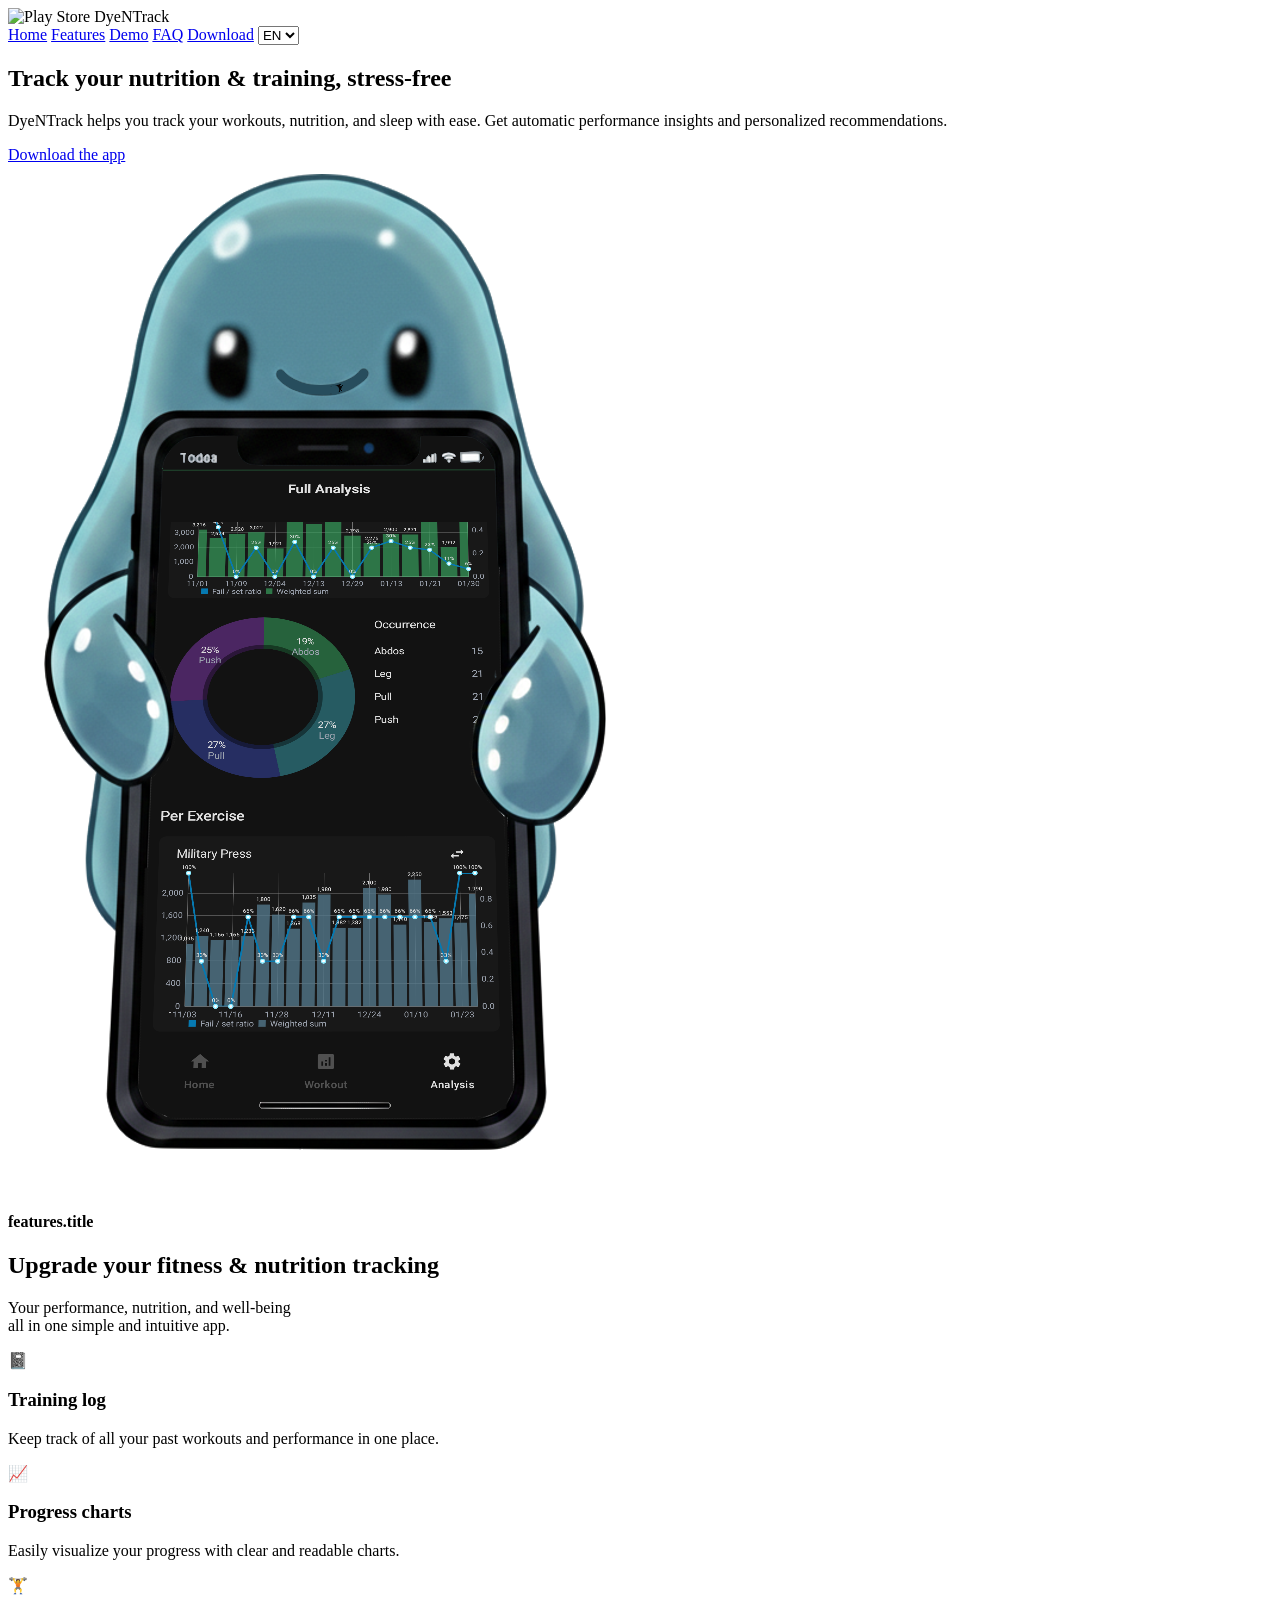
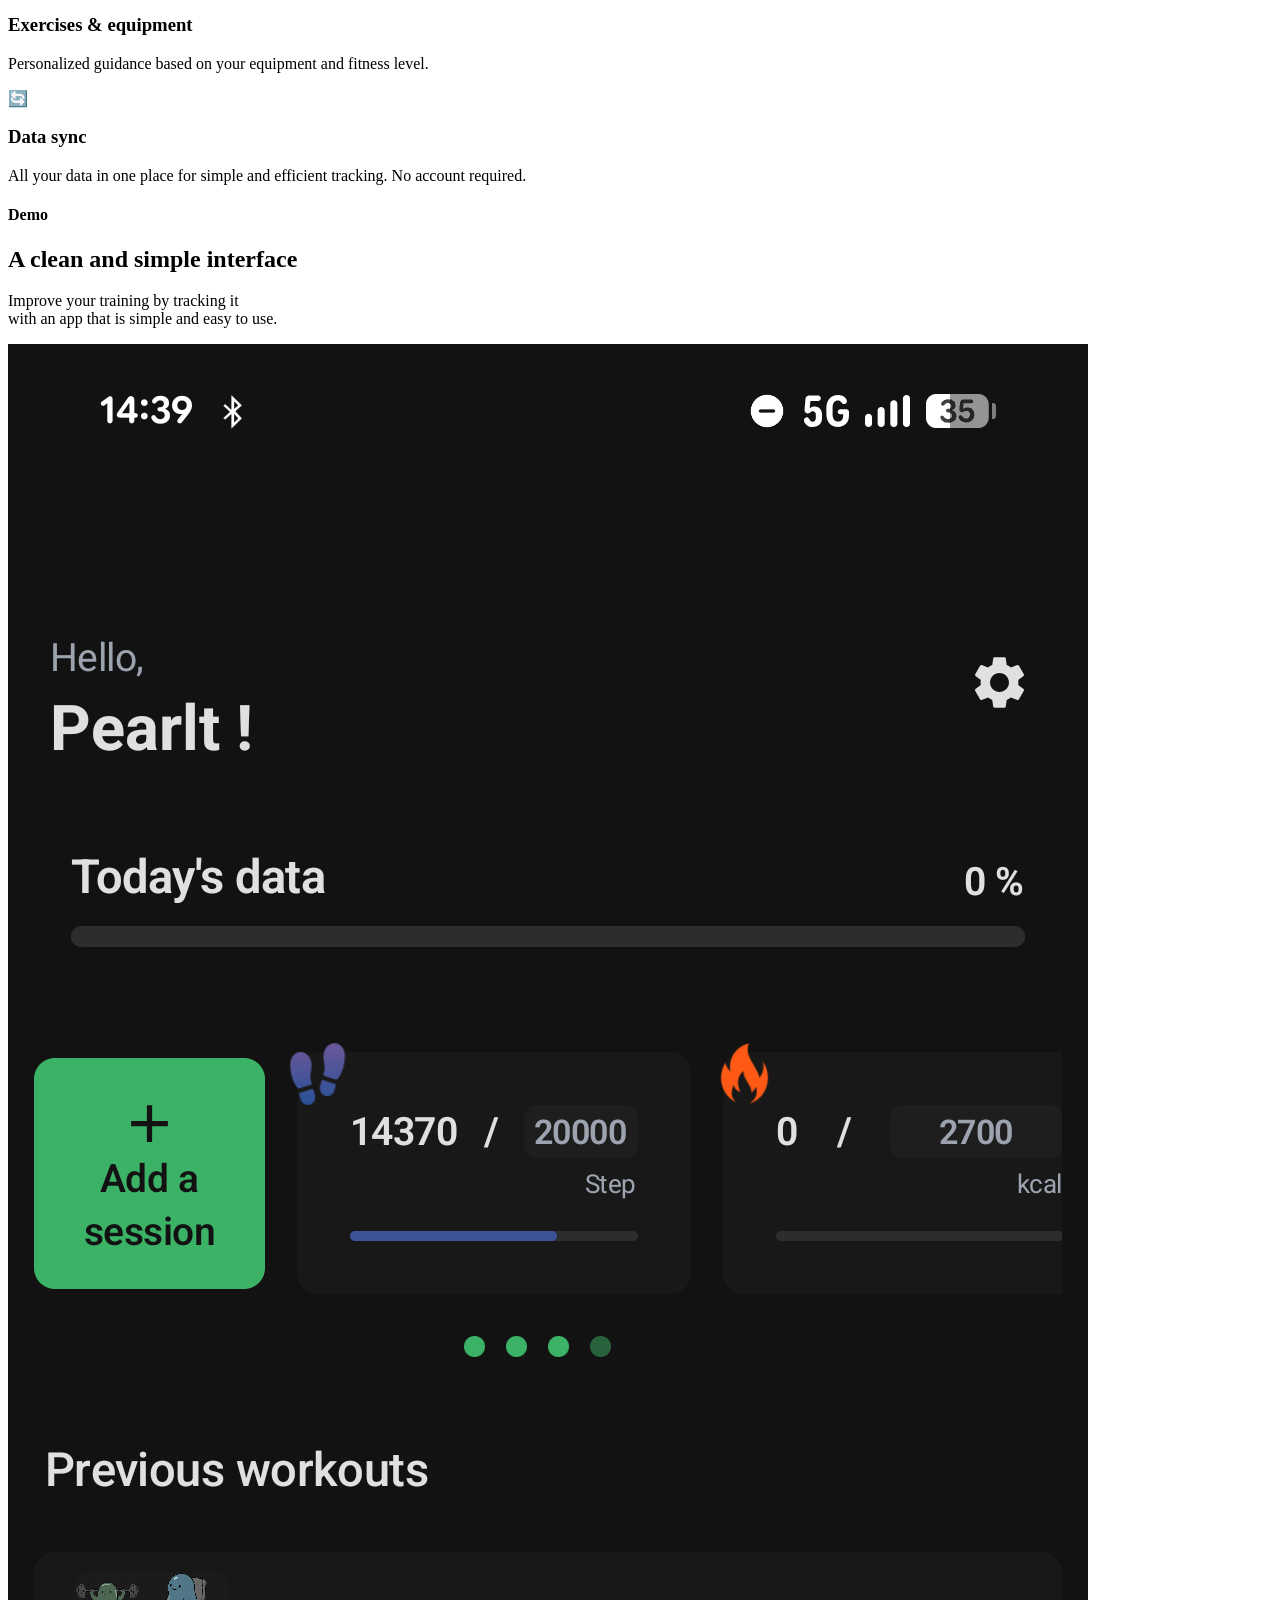
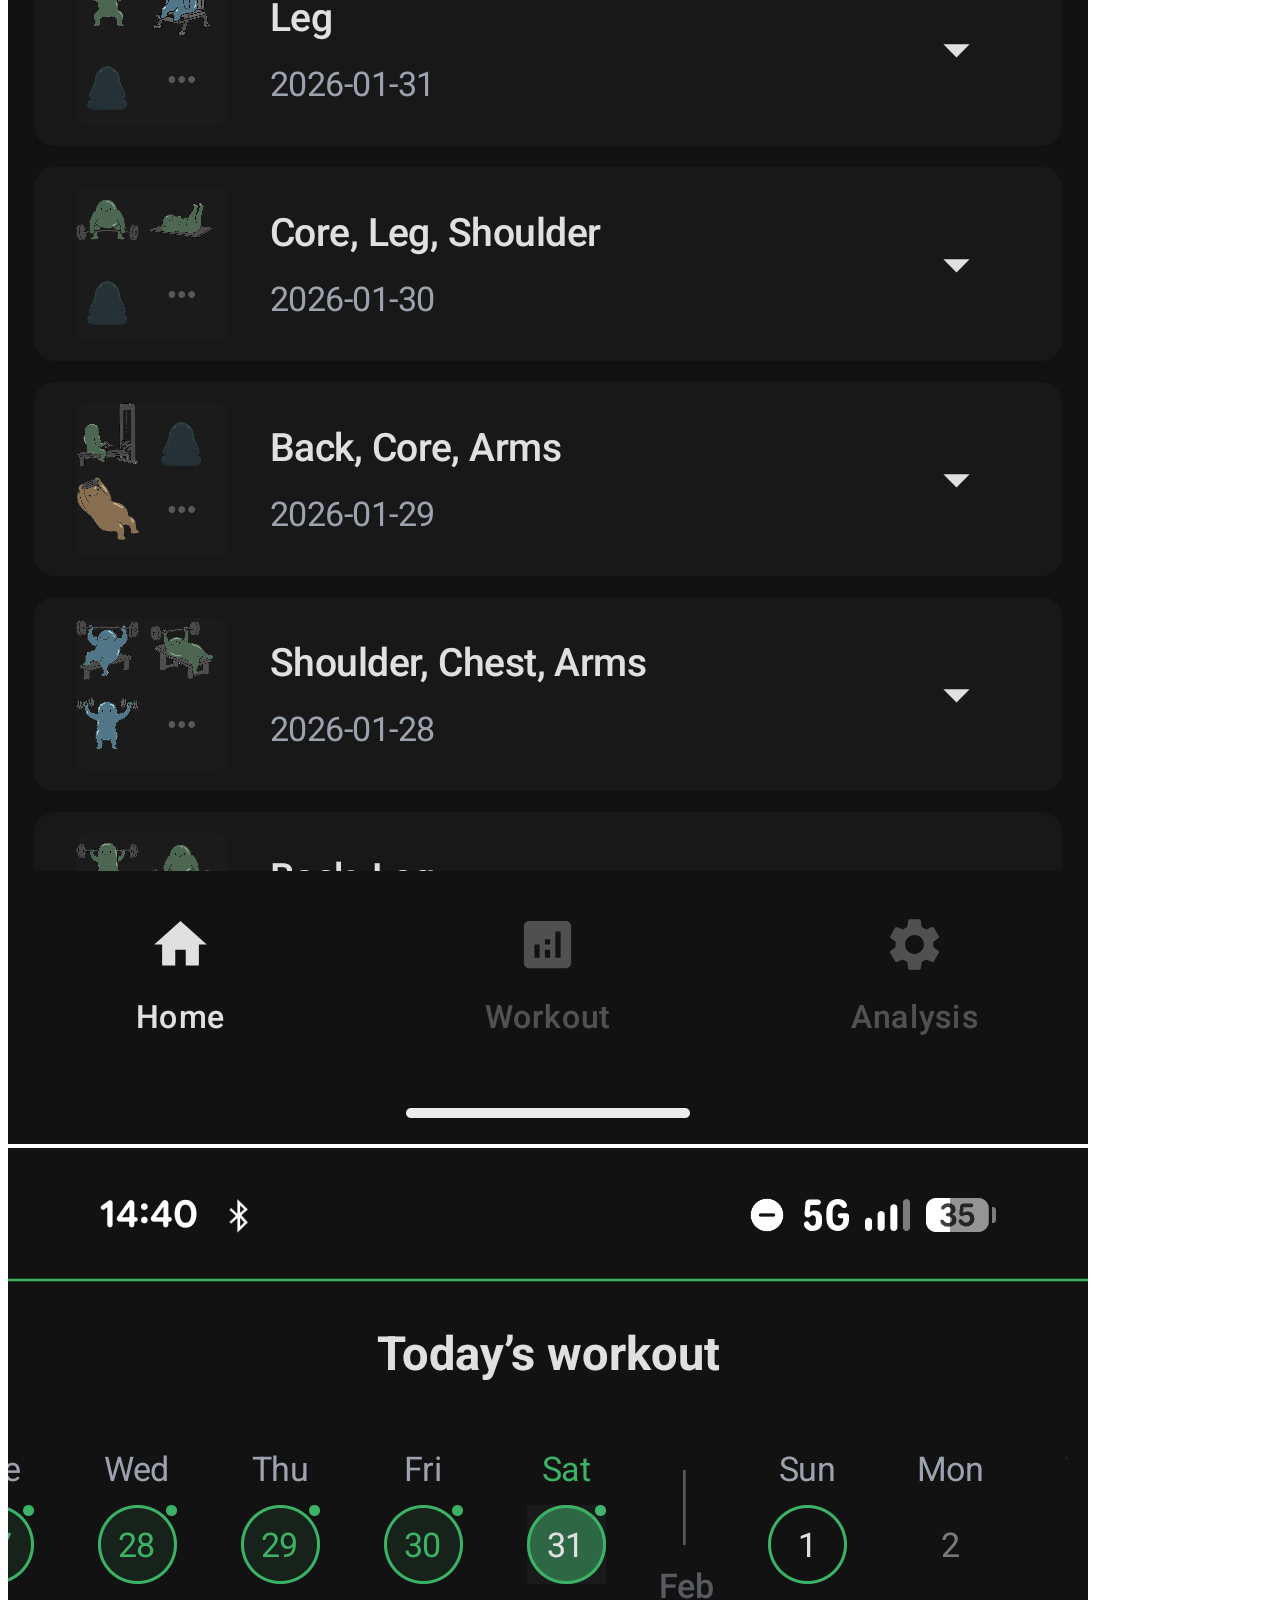
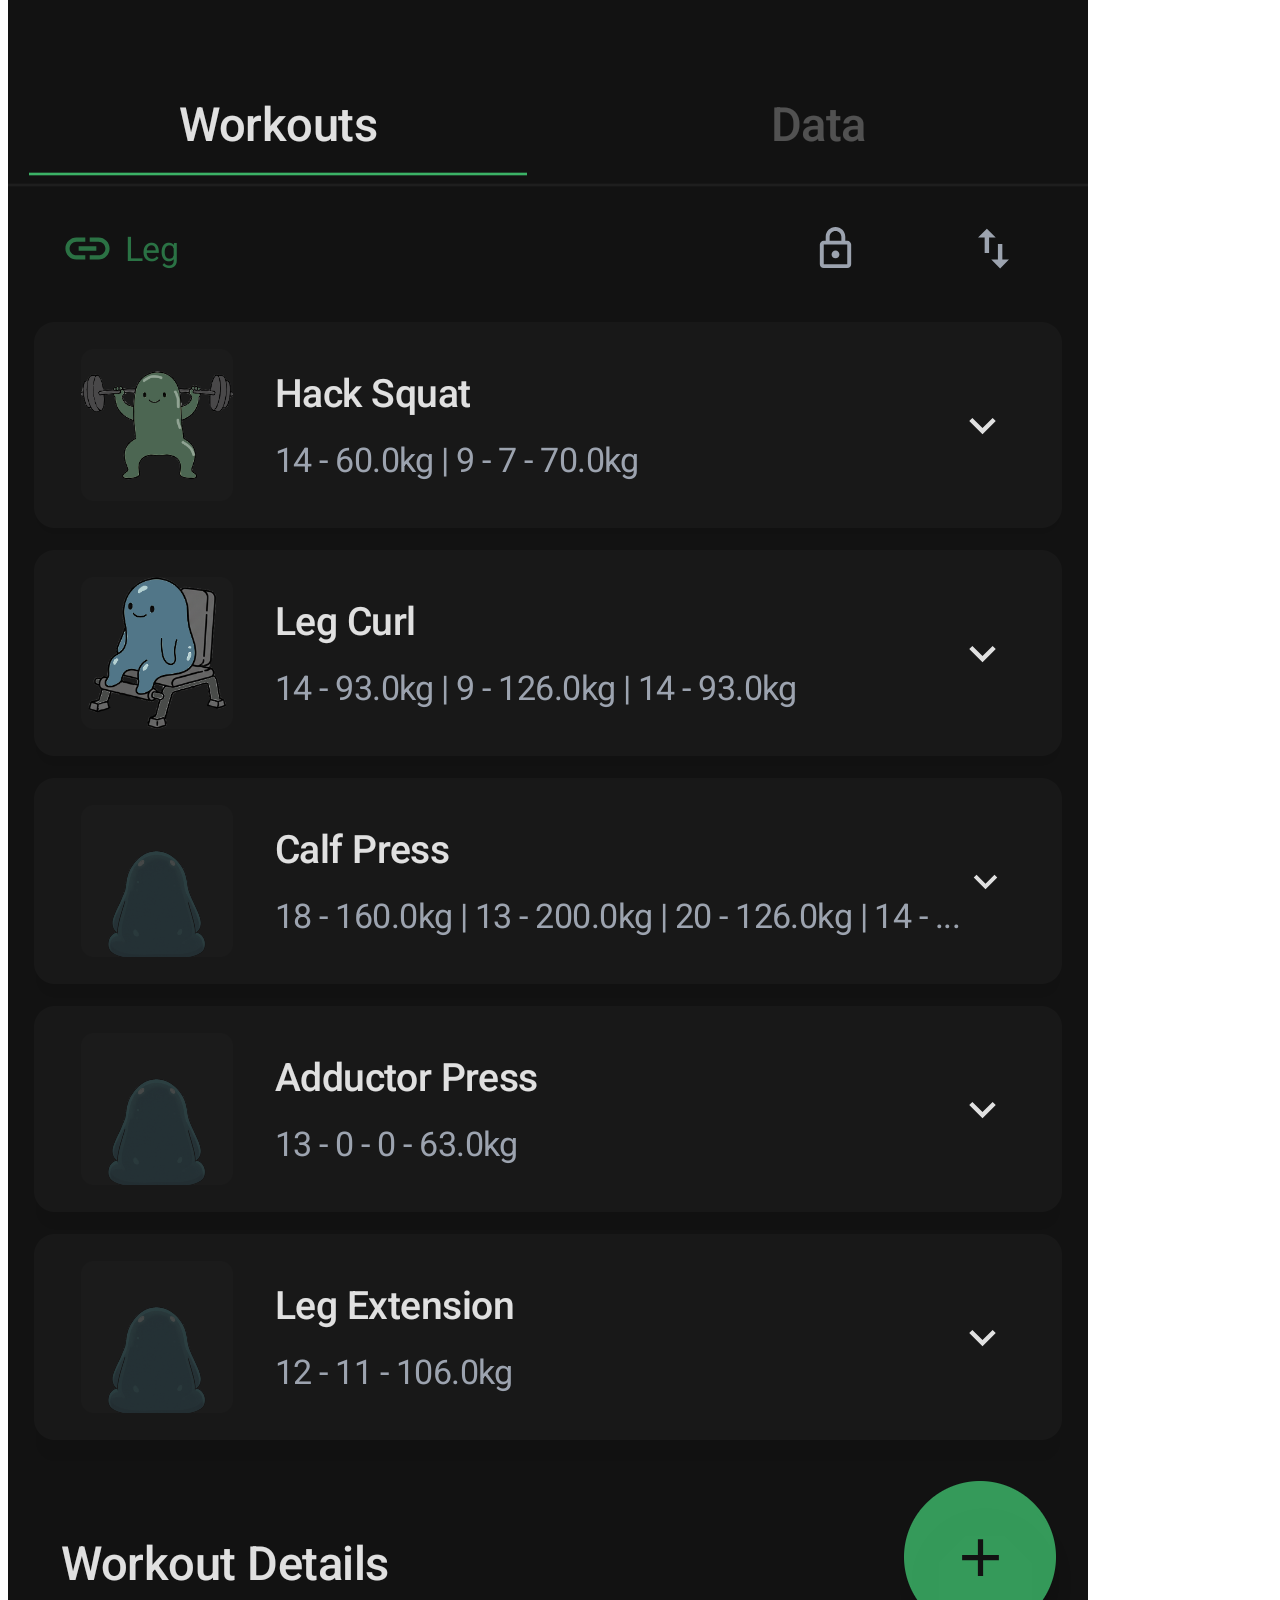
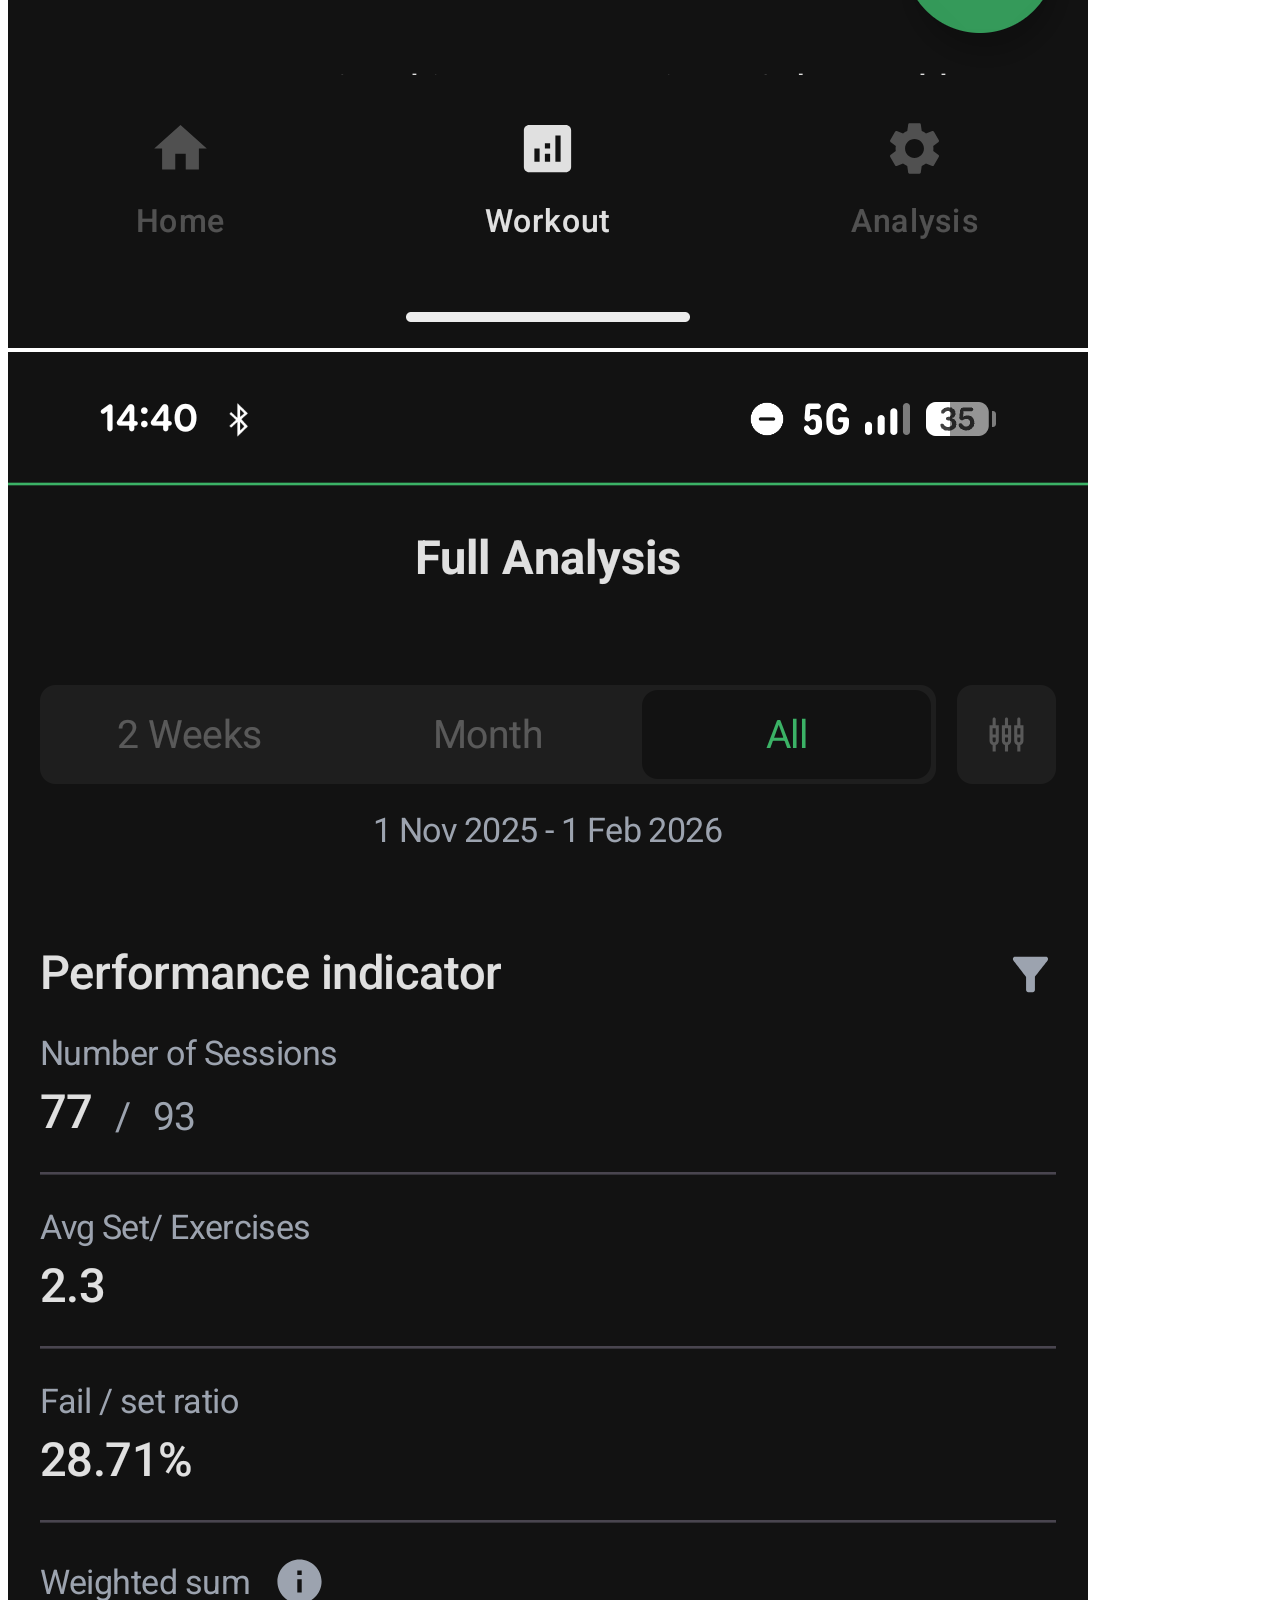
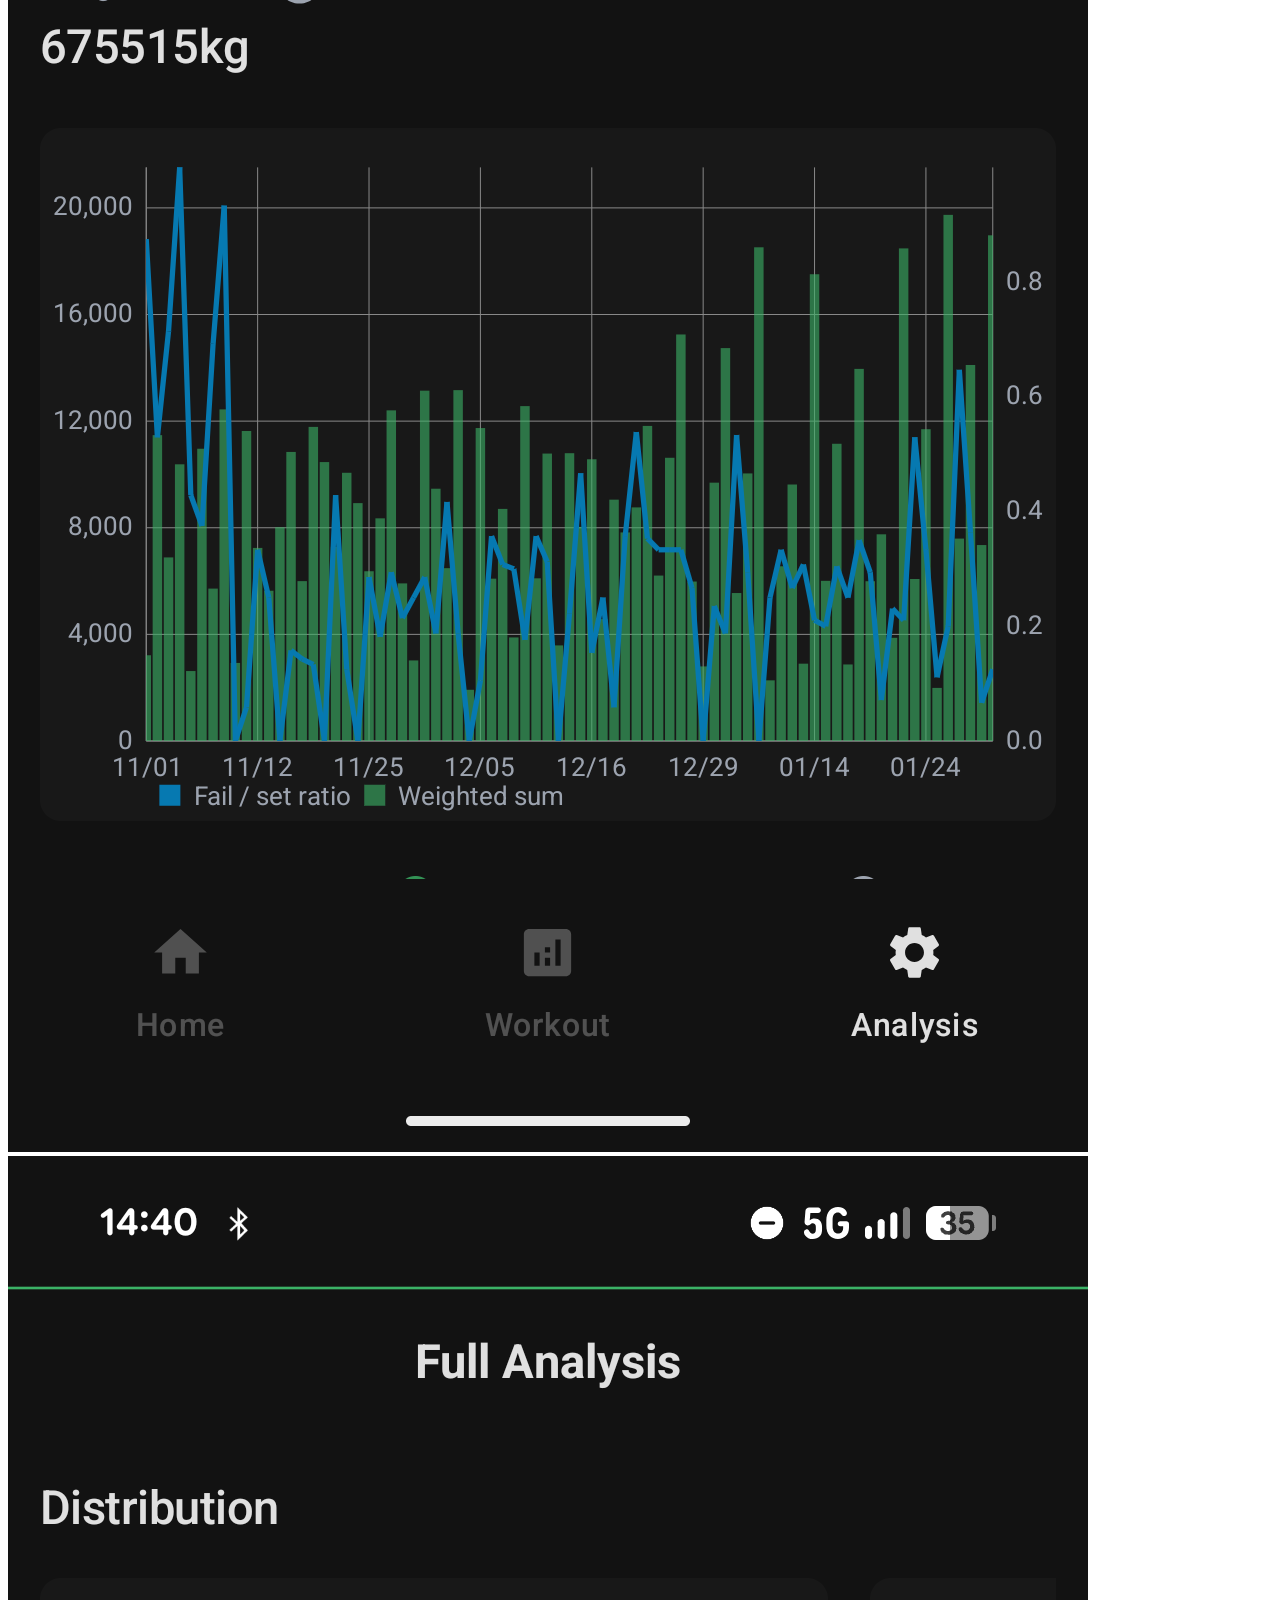
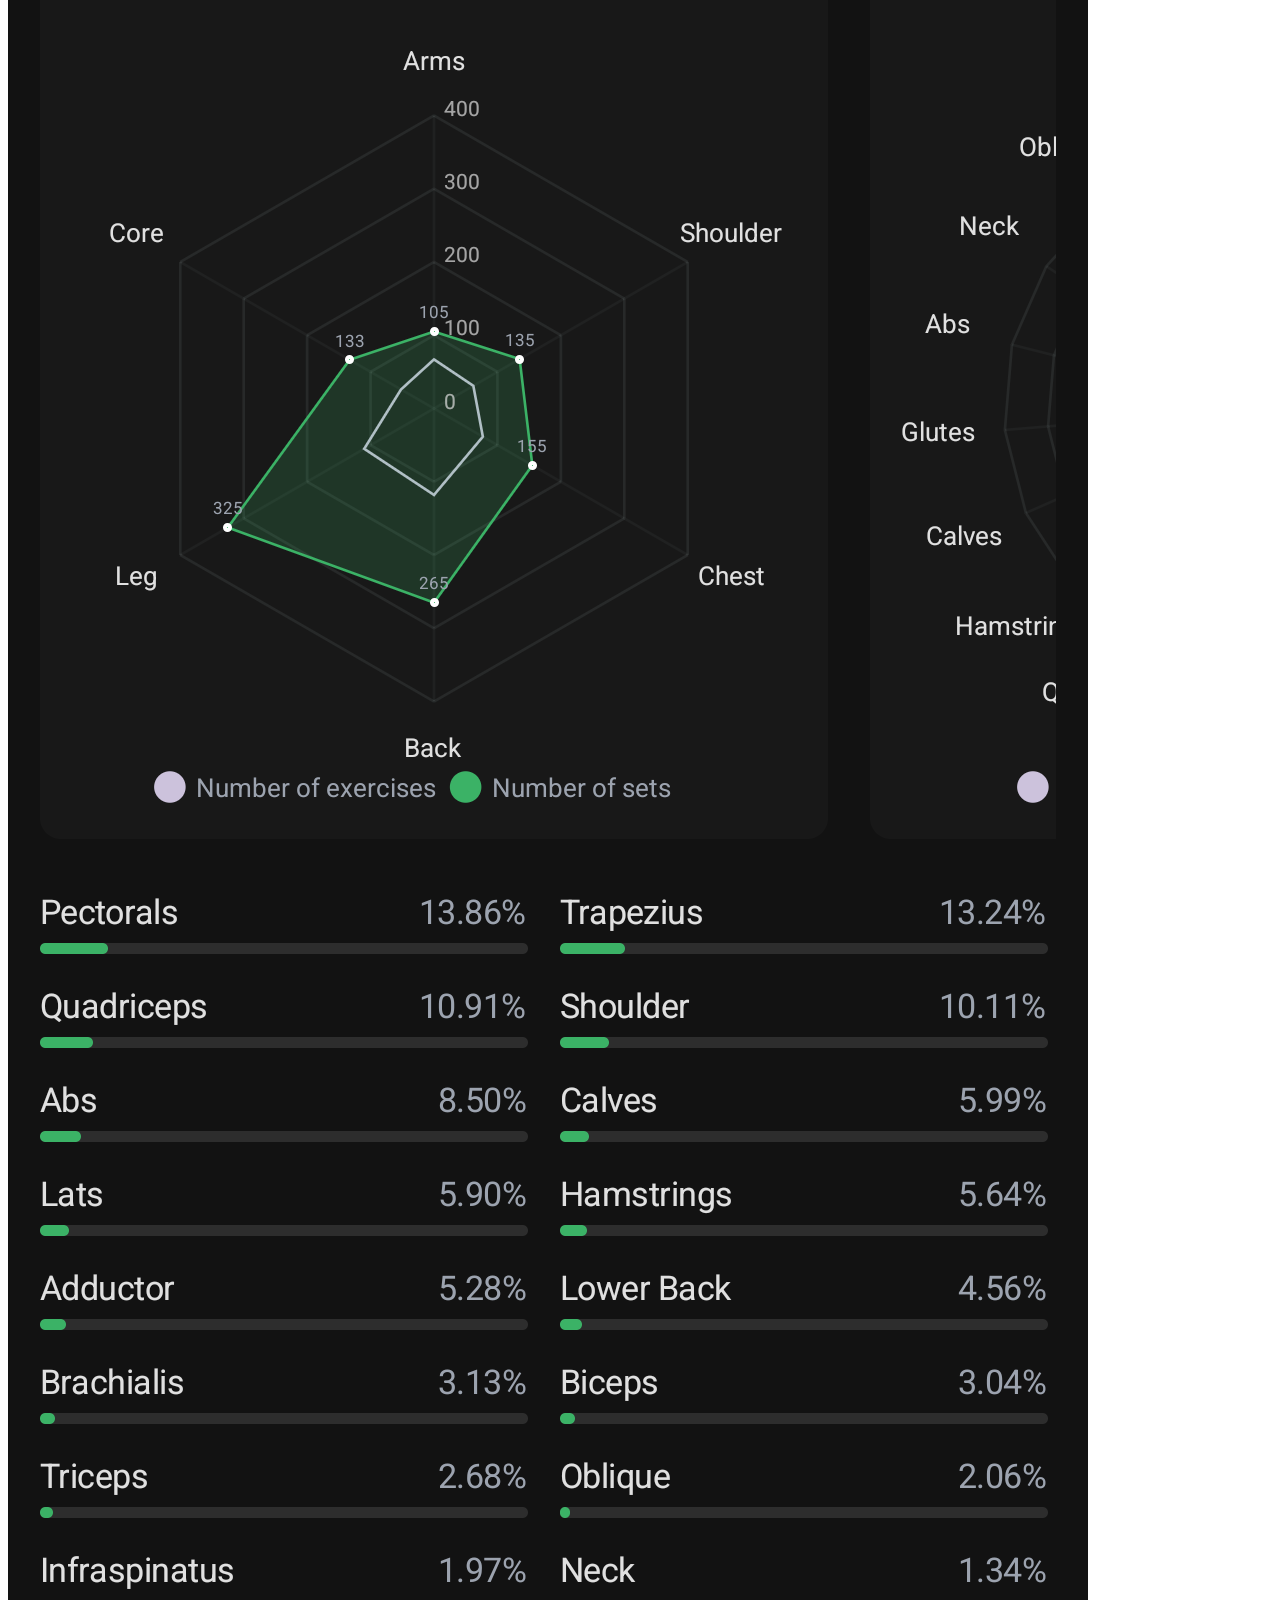
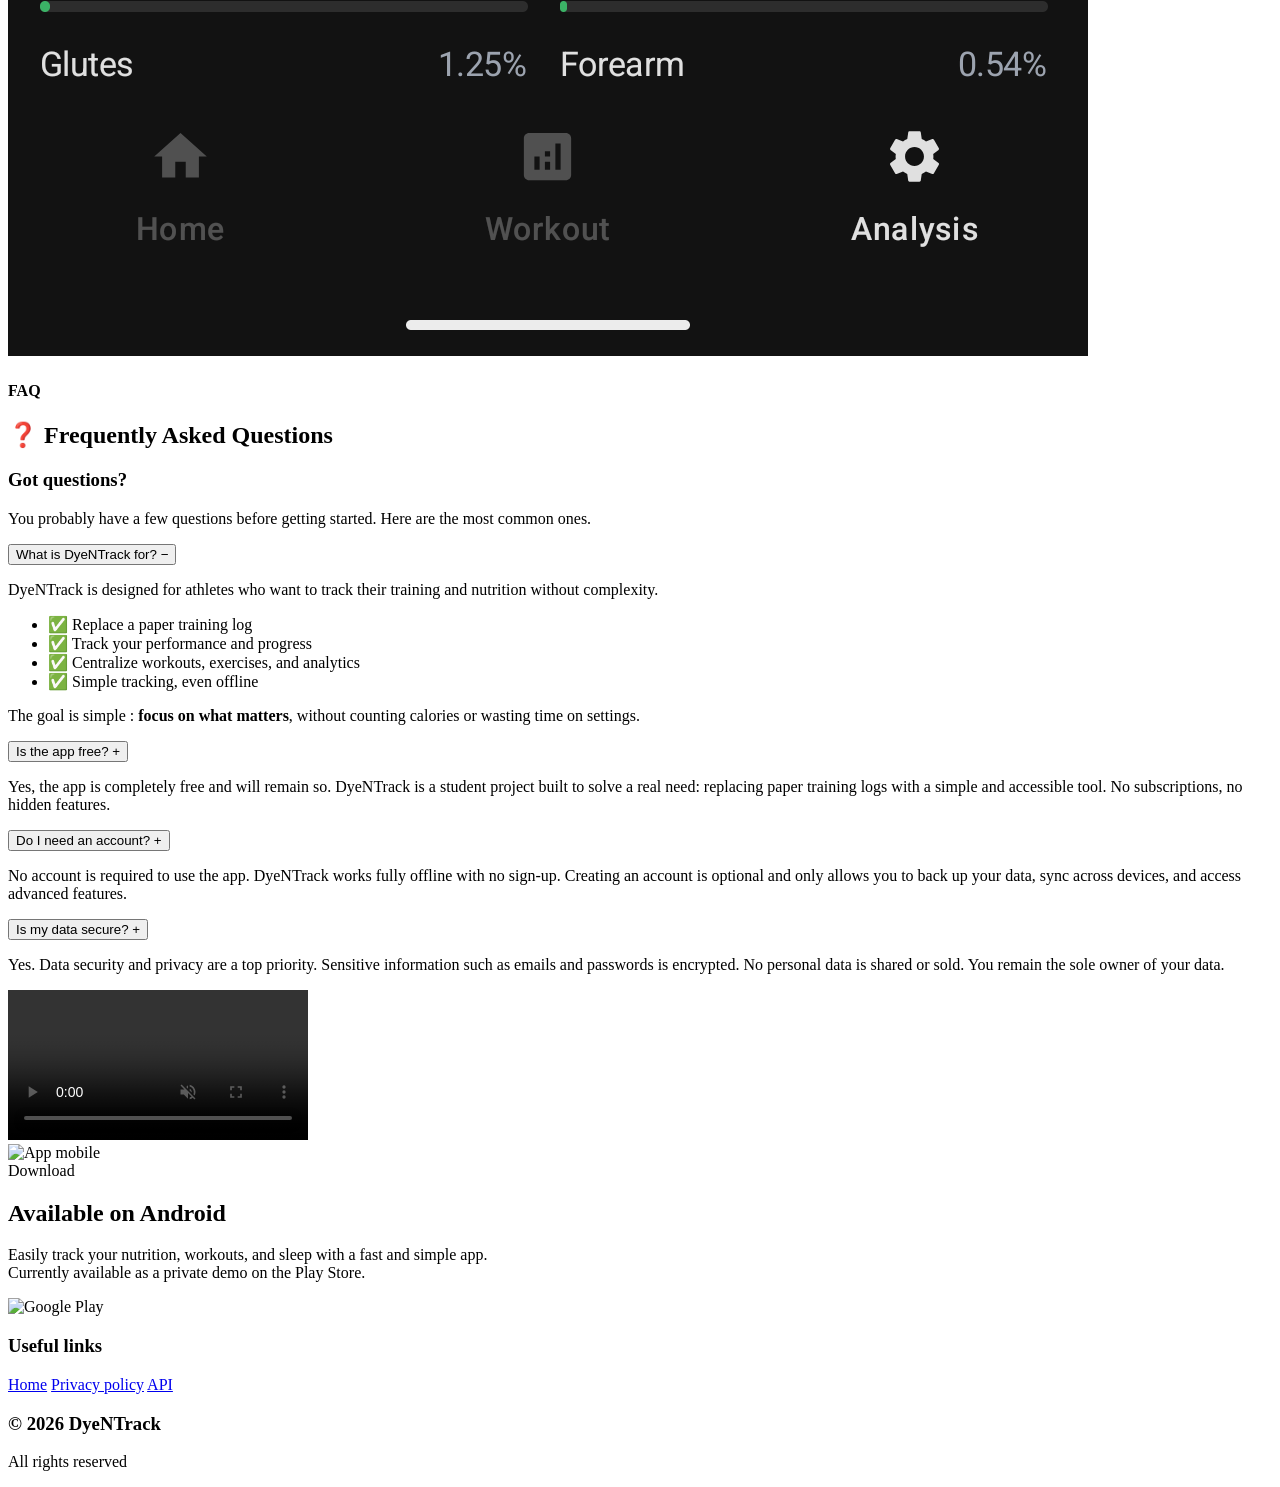
==== src/main/resources/static/index.html @ fe6ee20c "Add i18n support and language switcher Add client-side internationalization: introduce assets/i18n/f" ====
<!DOCTYPE html>
<html lang="en">
  <head>
    <meta charset="UTF-8" />
    <meta name="viewport" content="width=device-width, initial-scale=1.0" />
    <title>DyeNTrack</title>
    <script src="https://cdn.tailwindcss.com"></script>
    <link rel="icon" type="image/png" href="assets/favicon-32x32.png" />
  </head>
  <body class="bg-[#121212] text-[#E0E0E0]">
    <!-- NAVBAR -->
    <nav
      class="sticky top-0 z-50 bg-[#1E1E1E] flex justify-between items-center px-10 md:px-52 py-1 shadow-md"
    >
      <div class="text-xl font-bold text-[#3BB266] flex items-center gap-2">
        <img
          src="assets/icon-playstore.png"
          alt="Play Store"
          class="w-10 h-10 rounded-lg"
        />
        DyeNTrack
      </div>
      <div class="hidden md:flex items-center space-x-6">
        <a href="#hero" data-i18n="nav.home">Home</a>
        <a href="#features" data-i18n="nav.features">Features</a>
        <a href="#demo" data-i18n="nav.demo">Demo</a>
        <a href="#faq" data-i18n="nav.faq">FAQ</a>
        <a href="#download" data-i18n="nav.download">Download</a>
        <select id="languageSwitcher" class="bg-[#1E1E1E] text-white border border-[#3BB266] rounded px-2 py-1">
          <option value="en">EN</option>
          <option value="fr">FR</option>
        </select>

      </div>
    </nav>

    <!-- HERO -->
    <section
      id="hero"
      class="grid md:grid-cols-2 items-center px-6 md:px-52 py-20"
    >
      <div class="pl-6 pb-8">
        <h1 class="text-4xl md:text-5xl font-bold mb-6 text-white" data-i18n="hero.title">
          Track your nutrition & training, stress-free
        </h1>
        <p class="text-[#9CA3AF] mb-6" data-i18n="hero.subtitle">
          DyeNTrack helps you track your workouts, nutrition, and sleep with ease.
          Get automatic performance insights and personalized recommendations.
        </p>
        <a
          href="#download"
          data-i18n="hero.button"
          class="bg-[#3BB266] text-black font-semibold px-6 py-3 rounded-lg hover:bg-green-600 transition">
          Download the app
        </a>
      </div>
      <div>
        <img
          src="assets/hero.png"
          alt="App preview"
          class="w-full max-w-xs mx-auto"
        />
      </div>
    </section>

    <!-- FEATURES -->
    <section id="features" class="px-6 md:px-52 py-20 text-center">
      <h4 class="text-[#3BB266] font-semibold mb-2" data-i18n="hero.button">features.title</h4>
      <h2 class="text-3xl md:text-4xl font-bold text-white mb-4" data-i18n="features.subtitle">
        Upgrade your fitness & nutrition tracking
      </h2>
      <p class="text-[#9CA3AF] mb-12 max-w-2xl mx-auto" data-i18n="features.description">
        Your performance, nutrition, and well-being <br />
        all in one simple and intuitive app.
      </p>

      <div class="grid md:grid-cols-2 lg:grid-cols-4 gap-8">
        <div class="bg-[#1E1E1E] p-6 rounded-xl shadow-md">
          <div class="text-3xl pb-8 pt-4">📓</div>
          <h3 class="text-[#3BB266] text-xl font-semibold mb-2" data-i18n="features.training_log">
            Training log
          </h3>
          <p class="text-[#9CA3AF]" data-i18n="features.training_log_desc">
            Keep track of all your past workouts and performance in one place.
          </p>
        </div>
        <div class="bg-[#1E1E1E] p-6 rounded-xl shadow-md">
          <div class="text-3xl pb-8 pt-4">📈</div>
          <h3 class="text-[#3BB266] text-xl font-semibold mb-2" data-i18n="features.progress_charts">Progress charts</h3>
          <p class="text-[#9CA3AF]" data-i18n="features.progress_charts_desc">
            Easily visualize your progress with clear and readable charts.
          </p>
        </div>
        <div class="bg-[#1E1E1E] p-6 rounded-xl shadow-md">
          <div class="text-3xl pb-8 pt-4">🏋️</div>

          <h3 class="text-[#3BB266] text-xl font-semibold mb-2" data-i18n="features.exercises_equipment">
            Exercises & equipment
          </h3>
          <p class="text-[#9CA3AF]" data-i18n="features.exercises_equipment_desc">
            Personalized guidance based on your equipment and fitness level.
          </p>
        </div>
        <div class="bg-[#1E1E1E] p-6 rounded-xl shadow-md">
          <div class="text-3xl pb-8 pt-4">🔄</div>
          <h3 class="text-[#3BB266] text-xl font-semibold mb-2" data-i18n="features.data_sync">
            Data sync
          </h3>
          <p class="text-[#9CA3AF]" data-i18n="features.data_sync_desc">
            All your data in one place for simple and efficient tracking.
            No account required.
          </p>
        </div>
      </div>
    </section>
    <section id="demo" class="px-6 bg-[#1E1E1E] md:px-52 py-20 text-center">
      <h4 class="text-[#3BB266] font-semibold mb-2" data-i18n="demo.title">Demo</h4>
      <h2 class="text-3xl md:text-4xl font-bold text-white mb-4" data-i18n="demo.subtitle">
        A clean and simple interface
      </h2>
      <p class="text-[#9CA3AF] mb-12 max-w-2xl mx-auto" data-i18n="demo.description">
        Improve your training by tracking it <br />
        with an app that is simple and easy to use.
      </p>

      <div class="flex flex-wrap justify-center gap-6">
        <img
          src="assets/home.png"
          alt="App preview"
          class="w-40 md:w-48 rounded-xl shadow-md"
        />
        <img
          src="assets/seance.png"
          alt="App preview"
          class="w-40 md:w-48 rounded-xl shadow-md"
        />
        <img
          src="assets/analyse.png"
          alt="App preview"
          class="w-40 md:w-48 rounded-xl shadow-md"
        />
        <img
          src="assets/analyse3.png"
          alt="App preview"
          class="w-40 md:w-48 rounded-xl shadow-md"
        />
      </div>
    </section>

    <!-- FAQ -->
    <section id="faq" class="px-6 md:px-52 py-20 text-center">
      <h4 class="text-[#3BB266] font-semibold mb-2">FAQ</h4>
      <h2 class="text-3xl md:text-4xl font-bold text-white mb-4 pb-12" data-i18n="faq.subtitle">
        ❓ Frequently Asked Questions
      </h2>

      <div class="grid md:grid-cols-2 pt-4 gap-20 items-start">
        <!-- FAQ QUESTIONS -->
        <div>
          <h3 class="text-3xl md:text-2xl font-bold text-white text-left mb-4" data-i18n="faq.intro_title">
            Got questions?
          </h3>
          <p class="text-left mb-6 text-[#9CA3AF]" data-i18n="faq.intro_desc">
            You probably have a few questions before getting started.
            Here are the most common ones.
          </p>

          <div class="space-y-4">
            <!-- Question 0 -->
            <div class="bg-[#1E1E1E] rounded-lg overflow-hidden">
              <button
                onclick="toggleFaq(this)"
                class="w-full text-left px-4 py-3 font-semibold flex justify-between items-center"
              >
                <span data-i18n="faq.q1">What is DyeNTrack for?</span>
                <span class="faq-icon text-[#3BB266] text-xl">+</span>
              </button>

              <div
                class="faq-answer max-h-0 overflow-hidden transition-all duration-300 ease-in-out"
              >
                <p class="px-4 py-3 text-[#9CA3AF] mb-4 text-left" data-i18n="faq.a1">
                  DyeNTrack is designed for athletes who want to track their training
                  and nutrition without complexity.
                </p>
                <ul class="px-4 space-y-3 text-[#9CA3AF] text-left">
                  <li data-i18n="faq.a1_list_1">✅ Replace a paper training log</li>
                  <li data-i18n="faq.a1_list_2">✅ Track your performance and progress</li>
                  <li data-i18n="faq.a1_list_3">✅ Centralize workouts, exercises, and analytics</li>
                  <li data-i18n="faq.a1_list_4">✅ Simple tracking, even offline</li>
                </ul>
                <p class="px-4 py-3 text-[#9CA3AF] mt-4 text-left" data-i18n="faq.a1_conclusion">
                  The goal is simple :
                  <strong class="text-white">focus on what matters</strong>,
                  without counting calories or wasting time on settings.
                </p>
              </div>
            </div>
            <!-- Question 1 -->
            <div class="bg-[#1E1E1E] rounded-lg overflow-hidden">
              <button
                onclick="toggleFaq(this)"
                class="w-full text-left px-4 py-3 font-semibold flex justify-between items-center"
              >
                <span data-i18n="faq.q2">Is the app free?</span>
                <span class="faq-icon text-[#3BB266] text-xl">+</span>
              </button>

              <div
                class="faq-answer max-h-0 overflow-hidden transition-all duration-300 ease-in-out"
              >
                <p class="px-4 py-3 text-left text-[#9CA3AF]" data-i18n="faq.a2">
                  Yes, the app is completely free and will remain so.
                  DyeNTrack is a student project built to solve a real need:
                  replacing paper training logs with a simple and accessible tool.
                  No subscriptions, no hidden features.
                </p>
              </div>
            </div>

            <!-- Question 3 -->
            <div class="bg-[#1E1E1E] rounded-lg overflow-hidden">
              <button
                onclick="toggleFaq(this)"
                class="w-full text-left px-4 py-3 font-semibold flex justify-between items-center"
              >
                <span data-i18n="faq.q3">Do I need an account?</span>
                <span class="faq-icon text-[#3BB266] text-xl">+</span>
              </button>

              <div
                class="faq-answer max-h-0 overflow-hidden transition-all duration-300 ease-in-out"
              >
                <p class="px-4 py-3 text-left text-[#9CA3AF]" data-i18n="faq.a3">
                  No account is required to use the app.
                  DyeNTrack works fully offline with no sign-up.
                  Creating an account is optional and only allows you to back up
                  your data, sync across devices, and access advanced features.
                </p>
              </div>
            </div>

            <!-- Question 4 -->
            <div class="bg-[#1E1E1E] rounded-lg overflow-hidden">
              <button
                onclick="toggleFaq(this)"
                class="w-full text-left px-4 py-3 font-semibold flex justify-between items-center"
              >
                <span data-i18n="faq.q4">Is my data secure?</span>
                <span class="faq-icon text-[#3BB266] text-xl">+</span>
              </button>

              <div
                class="faq-answer max-h-0 overflow-hidden transition-all duration-300 ease-in-out"
              >
                <p class="px-4 py-3 text-left text-[#9CA3AF]" data-i18n="faq.a4">
                  Yes. Data security and privacy are a top priority.
                  Sensitive information such as emails and passwords is encrypted.
                  No personal data is shared or sold.
                  You remain the sole owner of your data.
                </p>
              </div>
            </div>
          </div>
        </div>
        <div class="text-center md:text-left relative ">
          <video
            src="assets/demo.mp4"
            class="mx-auto md:mx-0 max-w-xs rounded-lg"
            autoplay
            muted
            controls
            loop
            playsinline
          ></video>
        </div>
      </div>
    </section>

    <!-- DOWNLOAD -->
    <section
      id="download"
      class="grid md:grid-cols-2 gap-10 items-center px-6 md:px-52 py-20"
    >
          <div class="p-6 rounded-2xl shadow-md">
        <img
          src="assets/mock.png"
          alt="App mobile"
          class="w-full h-80 object-contain"
        />
      </div>
      <div>
        <div class="text-[#3BB266] uppercase font-bold text-sm mb-2" data-i18n="download.title">
          Download
        </div>
        <h2 class="text-3xl font-bold mb-4 text-white" data-i18n="download.subtitle">
          Available on Android
        </h2>
        <p class="text-[#9CA3AF] mb-6" data-i18n="download.description">
          Easily track your nutrition, workouts, and sleep
          with a fast and simple app.<br />
          Currently available as a private demo on the Play Store.
        </p>
        <div class="flex space-x-4 mb-6 pt-4">
          <img src="assets/playstore.png" alt="Google Play" class="h-12" />
        </div>
      </div>

    </section>
    <!-- FOOTER -->
    <footer class="bg-[#1E1E1E] text-[#9CA3AF] py-10">
      <div class="max-w-6xl mx-auto px-6 grid grid-cols-1 md:grid-cols-3 gap-6 text-center md:text-left">


        <!-- Colonne 2 : Liens -->
        <div class="flex flex-col items-center md:items-start">
          <h3 class="font-semibold mb-2" data-i18n="footer.links" >Useful links</h3>
          <a href="index.html" class="hover:text-[#3BB266] mb-1" data-i18n="footer.home">Home</a>
          <a href="privacy.html" class="hover:text-[#3BB266] mb-1" data-i18n="footer.privacy">Privacy policy</a>
          <a href="swagger-ui/index.html" class="hover:text-[#3BB266] mb-1">API</a>
        </div>


      </div>
      <div class="flex flex-col items-center md:items-center">
        <h3 class="font-semibold mb-2">© 2026 DyeNTrack</h3>
        <p class="text-sm" data-i18n="footer.all_rights">All rights reserved</p>
      </div>
    </footer>

    <script>
      function toggleFaq(button) {
        const currentAnswer = button.nextElementSibling;
        const currentIcon = button.querySelector(".faq-icon");


        document.querySelectorAll(".faq-answer").forEach((answer) => {
          if (answer !== currentAnswer) {
            answer.style.maxHeight = null;
            answer.previousElementSibling.querySelector(".faq-icon").textContent =
              "+";
          }
        });

        if (currentAnswer.style.maxHeight) {
          currentAnswer.style.maxHeight = null;
          currentIcon.textContent = "+";
        } else {
          currentAnswer.style.maxHeight = currentAnswer.scrollHeight + "px";
          currentIcon.textContent = "−";
        }
      }

      // Ouvre la première question par défaut
      document.addEventListener("DOMContentLoaded", () => {
        const firstAnswer = document.querySelector(".faq-answer");
        if (firstAnswer) {
          firstAnswer.style.maxHeight = firstAnswer.scrollHeight + "px";
          firstAnswer.previousElementSibling.querySelector(".faq-icon").textContent =
            "−";
        }
      });
    </script>

    <script src="assets/js/lang.js"></script>
  </body>
</html>
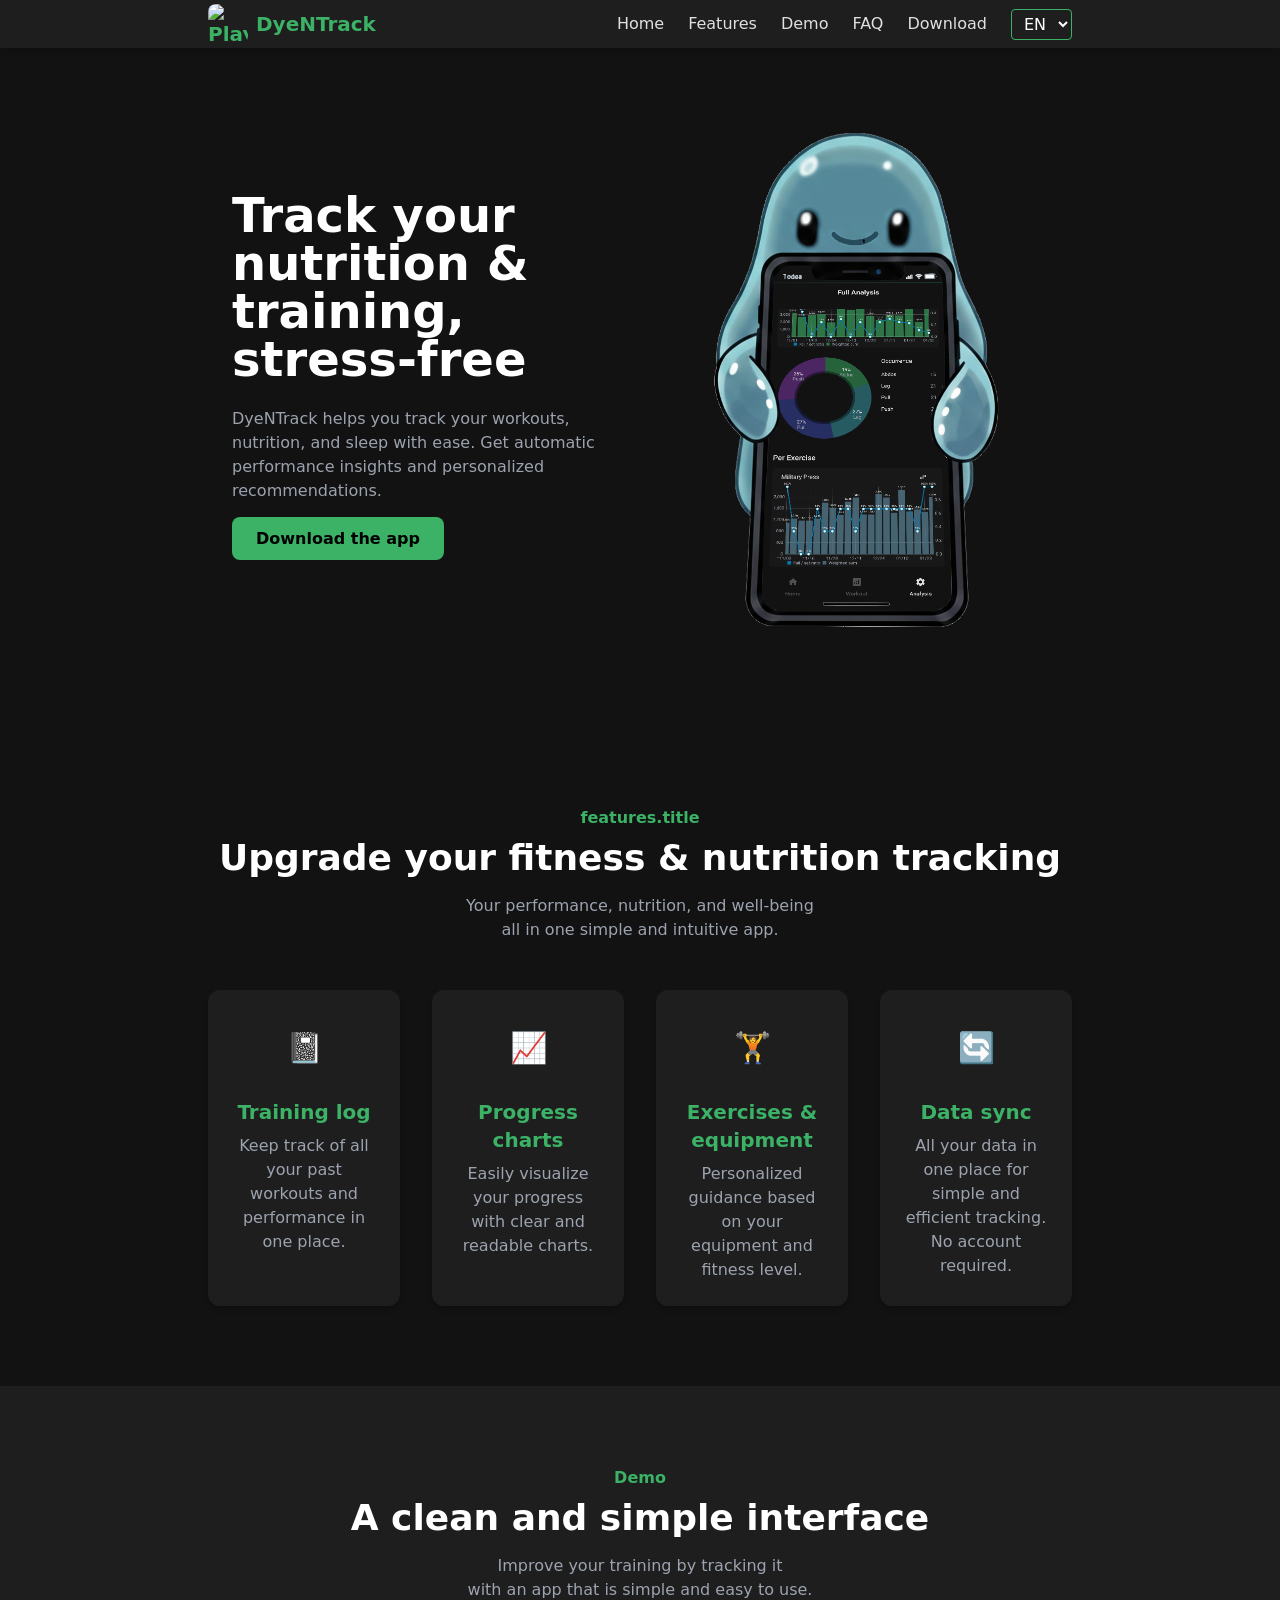
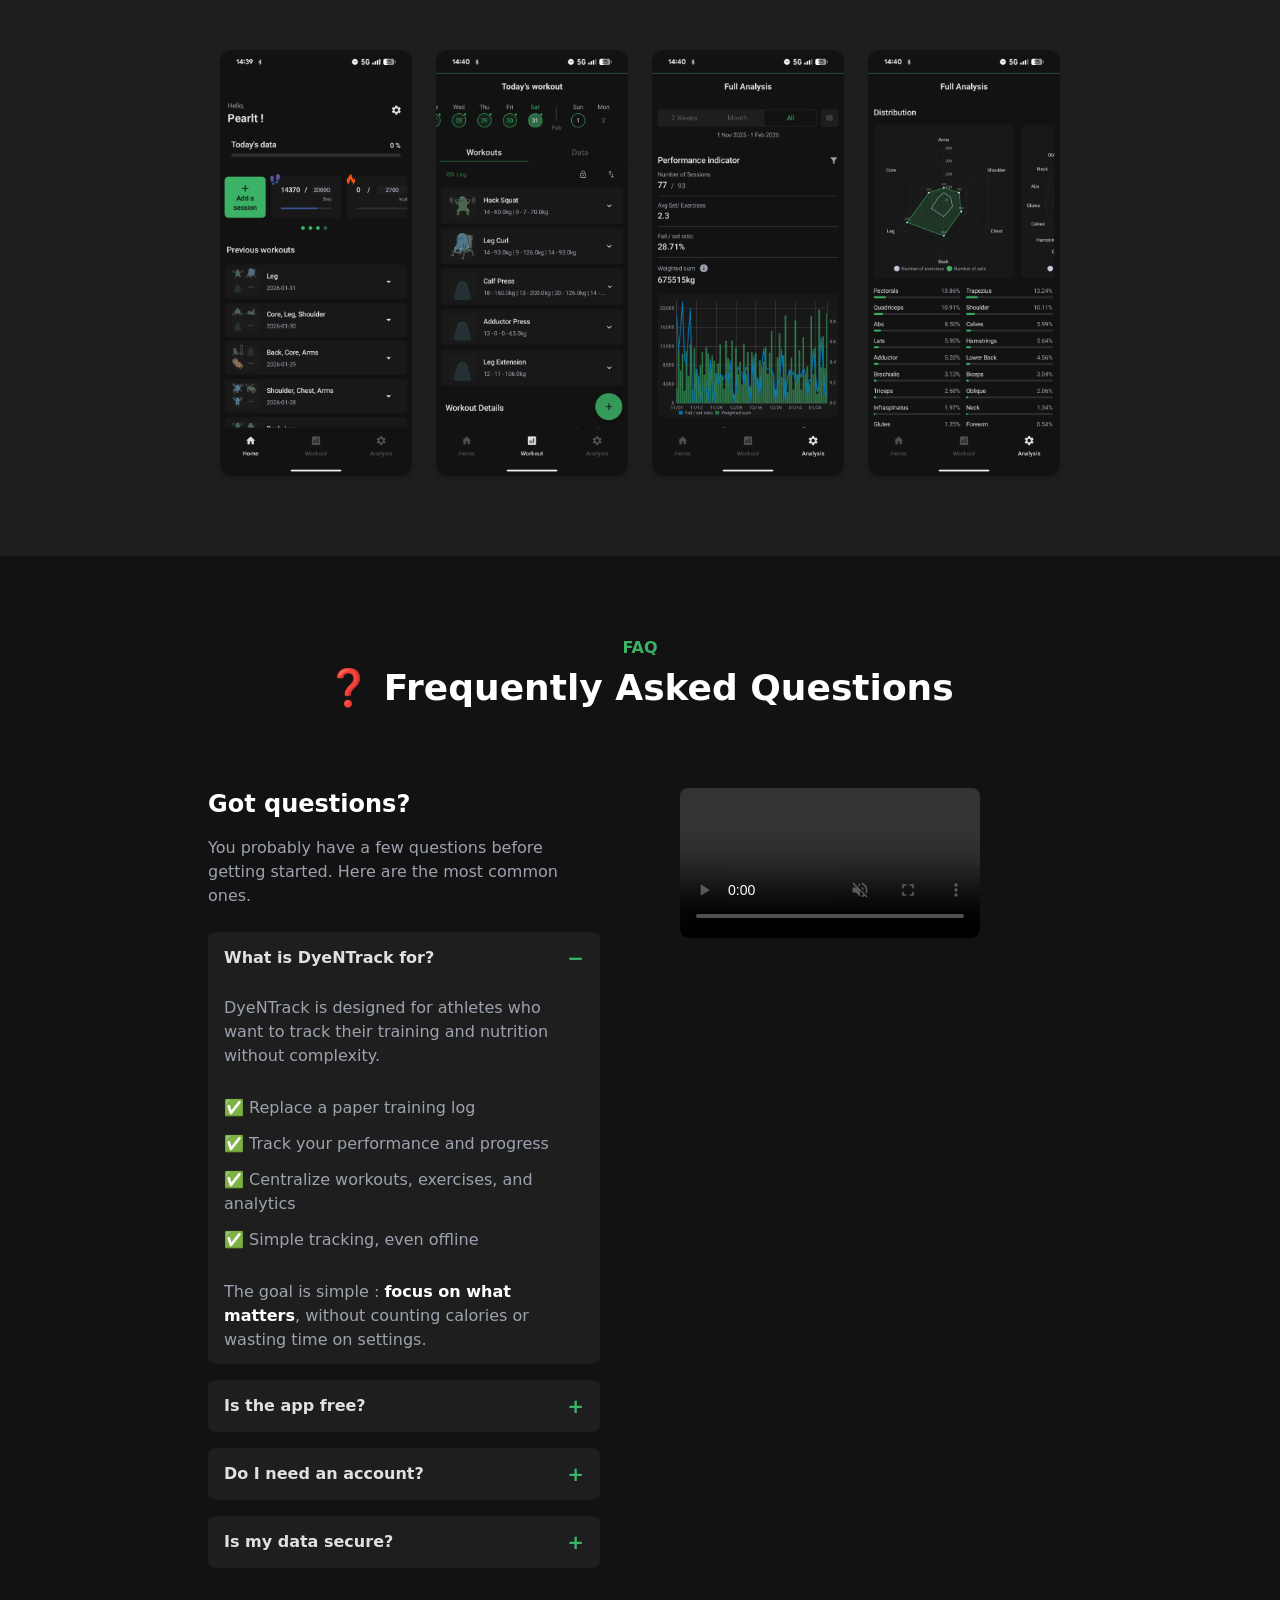
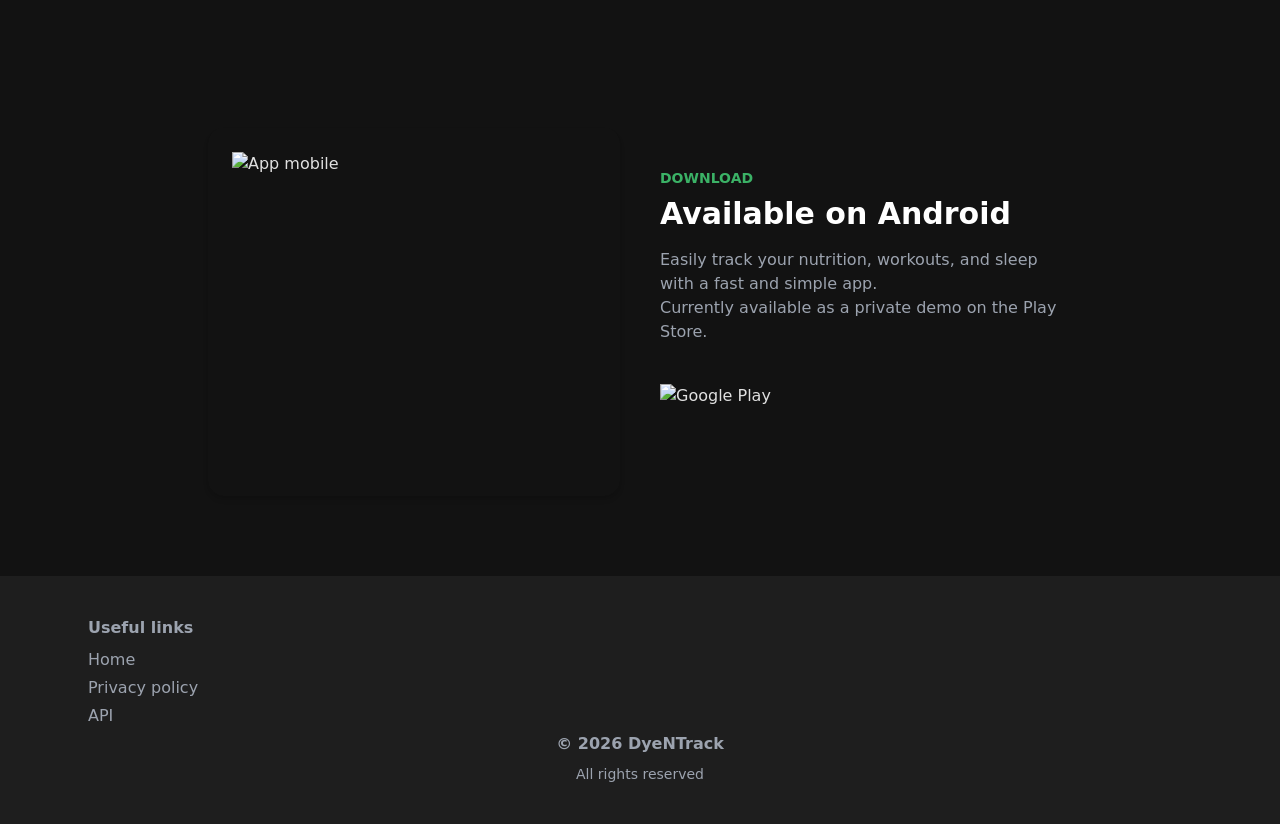
==== commit 6c64e928: "Add compiled Tailwind CSS and update static pages Add a generated Tailwind stylesheet and a static ." ====
--- a/src/main/resources/static/index.html
+++ b/src/main/resources/static/index.html
@@ -1,10 +1,10 @@
-<!DOCTYPE html>
+<!doctype html>
 <html lang="en">
   <head>
     <meta charset="UTF-8" />
     <meta name="viewport" content="width=device-width, initial-scale=1.0" />
     <title>DyeNTrack</title>
-    <script src="https://cdn.tailwindcss.com"></script>
+    <link rel="stylesheet" href="assets/css/styles.css" />
     <link rel="icon" type="image/png" href="assets/favicon-32x32.png" />
   </head>
   <body class="bg-[#121212] text-[#E0E0E0]">
@@ -26,11 +26,13 @@
         <a href="#demo" data-i18n="nav.demo">Demo</a>
         <a href="#faq" data-i18n="nav.faq">FAQ</a>
         <a href="#download" data-i18n="nav.download">Download</a>
-        <select id="languageSwitcher" class="bg-[#1E1E1E] text-white border border-[#3BB266] rounded px-2 py-1">
+        <select
+          id="languageSwitcher"
+          class="bg-[#1E1E1E] text-white border border-[#3BB266] rounded px-2 py-1"
+        >
           <option value="en">EN</option>
           <option value="fr">FR</option>
         </select>
-
       </div>
     </nav>
 
@@ -40,17 +42,22 @@
       class="grid md:grid-cols-2 items-center px-6 md:px-52 py-20"
     >
       <div class="pl-6 pb-8">
-        <h1 class="text-4xl md:text-5xl font-bold mb-6 text-white" data-i18n="hero.title">
+        <h1
+          class="text-4xl md:text-5xl font-bold mb-6 text-white"
+          data-i18n="hero.title"
+        >
           Track your nutrition & training, stress-free
         </h1>
         <p class="text-[#9CA3AF] mb-6" data-i18n="hero.subtitle">
-          DyeNTrack helps you track your workouts, nutrition, and sleep with ease.
-          Get automatic performance insights and personalized recommendations.
+          DyeNTrack helps you track your workouts, nutrition, and sleep with
+          ease. Get automatic performance insights and personalized
+          recommendations.
         </p>
         <a
           href="#download"
           data-i18n="hero.button"
-          class="bg-[#3BB266] text-black font-semibold px-6 py-3 rounded-lg hover:bg-green-600 transition">
+          class="bg-[#3BB266] text-black font-semibold px-6 py-3 rounded-lg hover:bg-green-600 transition"
+        >
           Download the app
         </a>
       </div>
@@ -65,11 +72,19 @@
 
     <!-- FEATURES -->
     <section id="features" class="px-6 md:px-52 py-20 text-center">
-      <h4 class="text-[#3BB266] font-semibold mb-2" data-i18n="hero.button">features.title</h4>
-      <h2 class="text-3xl md:text-4xl font-bold text-white mb-4" data-i18n="features.subtitle">
+      <h4 class="text-[#3BB266] font-semibold mb-2" data-i18n="hero.button">
+        features.title
+      </h4>
+      <h2
+        class="text-3xl md:text-4xl font-bold text-white mb-4"
+        data-i18n="features.subtitle"
+      >
         Upgrade your fitness & nutrition tracking
       </h2>
-      <p class="text-[#9CA3AF] mb-12 max-w-2xl mx-auto" data-i18n="features.description">
+      <p
+        class="text-[#9CA3AF] mb-12 max-w-2xl mx-auto"
+        data-i18n="features.description"
+      >
         Your performance, nutrition, and well-being <br />
         all in one simple and intuitive app.
       </p>
@@ -77,7 +92,10 @@
       <div class="grid md:grid-cols-2 lg:grid-cols-4 gap-8">
         <div class="bg-[#1E1E1E] p-6 rounded-xl shadow-md">
           <div class="text-3xl pb-8 pt-4">📓</div>
-          <h3 class="text-[#3BB266] text-xl font-semibold mb-2" data-i18n="features.training_log">
+          <h3
+            class="text-[#3BB266] text-xl font-semibold mb-2"
+            data-i18n="features.training_log"
+          >
             Training log
           </h3>
           <p class="text-[#9CA3AF]" data-i18n="features.training_log_desc">
@@ -86,7 +104,12 @@
         </div>
         <div class="bg-[#1E1E1E] p-6 rounded-xl shadow-md">
           <div class="text-3xl pb-8 pt-4">📈</div>
-          <h3 class="text-[#3BB266] text-xl font-semibold mb-2" data-i18n="features.progress_charts">Progress charts</h3>
+          <h3
+            class="text-[#3BB266] text-xl font-semibold mb-2"
+            data-i18n="features.progress_charts"
+          >
+            Progress charts
+          </h3>
           <p class="text-[#9CA3AF]" data-i18n="features.progress_charts_desc">
             Easily visualize your progress with clear and readable charts.
           </p>
@@ -94,31 +117,48 @@
         <div class="bg-[#1E1E1E] p-6 rounded-xl shadow-md">
           <div class="text-3xl pb-8 pt-4">🏋️</div>
 
-          <h3 class="text-[#3BB266] text-xl font-semibold mb-2" data-i18n="features.exercises_equipment">
+          <h3
+            class="text-[#3BB266] text-xl font-semibold mb-2"
+            data-i18n="features.exercises_equipment"
+          >
             Exercises & equipment
           </h3>
-          <p class="text-[#9CA3AF]" data-i18n="features.exercises_equipment_desc">
+          <p
+            class="text-[#9CA3AF]"
+            data-i18n="features.exercises_equipment_desc"
+          >
             Personalized guidance based on your equipment and fitness level.
           </p>
         </div>
         <div class="bg-[#1E1E1E] p-6 rounded-xl shadow-md">
           <div class="text-3xl pb-8 pt-4">🔄</div>
-          <h3 class="text-[#3BB266] text-xl font-semibold mb-2" data-i18n="features.data_sync">
+          <h3
+            class="text-[#3BB266] text-xl font-semibold mb-2"
+            data-i18n="features.data_sync"
+          >
             Data sync
           </h3>
           <p class="text-[#9CA3AF]" data-i18n="features.data_sync_desc">
-            All your data in one place for simple and efficient tracking.
-            No account required.
+            All your data in one place for simple and efficient tracking. No
+            account required.
           </p>
         </div>
       </div>
     </section>
     <section id="demo" class="px-6 bg-[#1E1E1E] md:px-52 py-20 text-center">
-      <h4 class="text-[#3BB266] font-semibold mb-2" data-i18n="demo.title">Demo</h4>
-      <h2 class="text-3xl md:text-4xl font-bold text-white mb-4" data-i18n="demo.subtitle">
+      <h4 class="text-[#3BB266] font-semibold mb-2" data-i18n="demo.title">
+        Demo
+      </h4>
+      <h2
+        class="text-3xl md:text-4xl font-bold text-white mb-4"
+        data-i18n="demo.subtitle"
+      >
         A clean and simple interface
       </h2>
-      <p class="text-[#9CA3AF] mb-12 max-w-2xl mx-auto" data-i18n="demo.description">
+      <p
+        class="text-[#9CA3AF] mb-12 max-w-2xl mx-auto"
+        data-i18n="demo.description"
+      >
         Improve your training by tracking it <br />
         with an app that is simple and easy to use.
       </p>
@@ -150,19 +190,25 @@
     <!-- FAQ -->
     <section id="faq" class="px-6 md:px-52 py-20 text-center">
       <h4 class="text-[#3BB266] font-semibold mb-2">FAQ</h4>
-      <h2 class="text-3xl md:text-4xl font-bold text-white mb-4 pb-12" data-i18n="faq.subtitle">
+      <h2
+        class="text-3xl md:text-4xl font-bold text-white mb-4 pb-12"
+        data-i18n="faq.subtitle"
+      >
         ❓ Frequently Asked Questions
       </h2>
 
       <div class="grid md:grid-cols-2 pt-4 gap-20 items-start">
         <!-- FAQ QUESTIONS -->
         <div>
-          <h3 class="text-3xl md:text-2xl font-bold text-white text-left mb-4" data-i18n="faq.intro_title">
+          <h3
+            class="text-3xl md:text-2xl font-bold text-white text-left mb-4"
+            data-i18n="faq.intro_title"
+          >
             Got questions?
           </h3>
           <p class="text-left mb-6 text-[#9CA3AF]" data-i18n="faq.intro_desc">
-            You probably have a few questions before getting started.
-            Here are the most common ones.
+            You probably have a few questions before getting started. Here are
+            the most common ones.
           </p>
 
           <div class="space-y-4">
@@ -179,17 +225,31 @@
               <div
                 class="faq-answer max-h-0 overflow-hidden transition-all duration-300 ease-in-out"
               >
-                <p class="px-4 py-3 text-[#9CA3AF] mb-4 text-left" data-i18n="faq.a1">
-                  DyeNTrack is designed for athletes who want to track their training
-                  and nutrition without complexity.
+                <p
+                  class="px-4 py-3 text-[#9CA3AF] mb-4 text-left"
+                  data-i18n="faq.a1"
+                >
+                  DyeNTrack is designed for athletes who want to track their
+                  training and nutrition without complexity.
                 </p>
                 <ul class="px-4 space-y-3 text-[#9CA3AF] text-left">
-                  <li data-i18n="faq.a1_list_1">✅ Replace a paper training log</li>
-                  <li data-i18n="faq.a1_list_2">✅ Track your performance and progress</li>
-                  <li data-i18n="faq.a1_list_3">✅ Centralize workouts, exercises, and analytics</li>
-                  <li data-i18n="faq.a1_list_4">✅ Simple tracking, even offline</li>
+                  <li data-i18n="faq.a1_list_1">
+                    ✅ Replace a paper training log
+                  </li>
+                  <li data-i18n="faq.a1_list_2">
+                    ✅ Track your performance and progress
+                  </li>
+                  <li data-i18n="faq.a1_list_3">
+                    ✅ Centralize workouts, exercises, and analytics
+                  </li>
+                  <li data-i18n="faq.a1_list_4">
+                    ✅ Simple tracking, even offline
+                  </li>
                 </ul>
-                <p class="px-4 py-3 text-[#9CA3AF] mt-4 text-left" data-i18n="faq.a1_conclusion">
+                <p
+                  class="px-4 py-3 text-[#9CA3AF] mt-4 text-left"
+                  data-i18n="faq.a1_conclusion"
+                >
                   The goal is simple :
                   <strong class="text-white">focus on what matters</strong>,
                   without counting calories or wasting time on settings.
@@ -209,11 +269,14 @@
               <div
                 class="faq-answer max-h-0 overflow-hidden transition-all duration-300 ease-in-out"
               >
-                <p class="px-4 py-3 text-left text-[#9CA3AF]" data-i18n="faq.a2">
-                  Yes, the app is completely free and will remain so.
-                  DyeNTrack is a student project built to solve a real need:
-                  replacing paper training logs with a simple and accessible tool.
-                  No subscriptions, no hidden features.
+                <p
+                  class="px-4 py-3 text-left text-[#9CA3AF]"
+                  data-i18n="faq.a2"
+                >
+                  Yes, the app is completely free and will remain so. DyeNTrack
+                  is a student project built to solve a real need: replacing
+                  paper training logs with a simple and accessible tool. No
+                  subscriptions, no hidden features.
                 </p>
               </div>
             </div>
@@ -231,11 +294,14 @@
               <div
                 class="faq-answer max-h-0 overflow-hidden transition-all duration-300 ease-in-out"
               >
-                <p class="px-4 py-3 text-left text-[#9CA3AF]" data-i18n="faq.a3">
-                  No account is required to use the app.
-                  DyeNTrack works fully offline with no sign-up.
-                  Creating an account is optional and only allows you to back up
-                  your data, sync across devices, and access advanced features.
+                <p
+                  class="px-4 py-3 text-left text-[#9CA3AF]"
+                  data-i18n="faq.a3"
+                >
+                  No account is required to use the app. DyeNTrack works fully
+                  offline with no sign-up. Creating an account is optional and
+                  only allows you to back up your data, sync across devices, and
+                  access advanced features.
                 </p>
               </div>
             </div>
@@ -253,17 +319,20 @@
               <div
                 class="faq-answer max-h-0 overflow-hidden transition-all duration-300 ease-in-out"
               >
-                <p class="px-4 py-3 text-left text-[#9CA3AF]" data-i18n="faq.a4">
-                  Yes. Data security and privacy are a top priority.
-                  Sensitive information such as emails and passwords is encrypted.
-                  No personal data is shared or sold.
-                  You remain the sole owner of your data.
+                <p
+                  class="px-4 py-3 text-left text-[#9CA3AF]"
+                  data-i18n="faq.a4"
+                >
+                  Yes. Data security and privacy are a top priority. Sensitive
+                  information such as emails and passwords is encrypted. No
+                  personal data is shared or sold. You remain the sole owner of
+                  your data.
                 </p>
               </div>
             </div>
           </div>
         </div>
-        <div class="text-center md:text-left relative ">
+        <div class="text-center md:text-left relative">
           <video
             src="assets/demo.mp4"
             class="mx-auto md:mx-0 max-w-xs rounded-lg"
@@ -282,7 +351,7 @@
       id="download"
       class="grid md:grid-cols-2 gap-10 items-center px-6 md:px-52 py-20"
     >
-          <div class="p-6 rounded-2xl shadow-md">
+      <div class="p-6 rounded-2xl shadow-md">
         <img
           src="assets/mock.png"
           alt="App mobile"
@@ -290,37 +359,54 @@
         />
       </div>
       <div>
-        <div class="text-[#3BB266] uppercase font-bold text-sm mb-2" data-i18n="download.title">
+        <div
+          class="text-[#3BB266] uppercase font-bold text-sm mb-2"
+          data-i18n="download.title"
+        >
           Download
         </div>
-        <h2 class="text-3xl font-bold mb-4 text-white" data-i18n="download.subtitle">
+        <h2
+          class="text-3xl font-bold mb-4 text-white"
+          data-i18n="download.subtitle"
+        >
           Available on Android
         </h2>
         <p class="text-[#9CA3AF] mb-6" data-i18n="download.description">
-          Easily track your nutrition, workouts, and sleep
-          with a fast and simple app.<br />
+          Easily track your nutrition, workouts, and sleep with a fast and
+          simple app.<br />
           Currently available as a private demo on the Play Store.
         </p>
         <div class="flex space-x-4 mb-6 pt-4">
           <img src="assets/playstore.png" alt="Google Play" class="h-12" />
         </div>
       </div>
-
     </section>
     <!-- FOOTER -->
     <footer class="bg-[#1E1E1E] text-[#9CA3AF] py-10">
-      <div class="max-w-6xl mx-auto px-6 grid grid-cols-1 md:grid-cols-3 gap-6 text-center md:text-left">
-
-
+      <div
+        class="max-w-6xl mx-auto px-6 grid grid-cols-1 md:grid-cols-3 gap-6 text-center md:text-left"
+      >
         <!-- Colonne 2 : Liens -->
         <div class="flex flex-col items-center md:items-start">
-          <h3 class="font-semibold mb-2" data-i18n="footer.links" >Useful links</h3>
-          <a href="index.html" class="hover:text-[#3BB266] mb-1" data-i18n="footer.home">Home</a>
-          <a href="privacy.html" class="hover:text-[#3BB266] mb-1" data-i18n="footer.privacy">Privacy policy</a>
-          <a href="swagger-ui/index.html" class="hover:text-[#3BB266] mb-1">API</a>
-        </div>
-
-
+          <h3 class="font-semibold mb-2" data-i18n="footer.links">
+            Useful links
+          </h3>
+          <a
+            href="index.html"
+            class="hover:text-[#3BB266] mb-1"
+            data-i18n="footer.home"
+            >Home</a
+          >
+          <a
+            href="privacy.html"
+            class="hover:text-[#3BB266] mb-1"
+            data-i18n="footer.privacy"
+            >Privacy policy</a
+          >
+          <a href="swagger-ui/index.html" class="hover:text-[#3BB266] mb-1"
+            >API</a
+          >
+        </div>
       </div>
       <div class="flex flex-col items-center md:items-center">
         <h3 class="font-semibold mb-2">© 2026 DyeNTrack</h3>
@@ -333,12 +419,12 @@
         const currentAnswer = button.nextElementSibling;
         const currentIcon = button.querySelector(".faq-icon");
 
-
         document.querySelectorAll(".faq-answer").forEach((answer) => {
           if (answer !== currentAnswer) {
             answer.style.maxHeight = null;
-            answer.previousElementSibling.querySelector(".faq-icon").textContent =
-              "+";
+            answer.previousElementSibling.querySelector(
+              ".faq-icon",
+            ).textContent = "+";
           }
         });
 
@@ -356,8 +442,9 @@
         const firstAnswer = document.querySelector(".faq-answer");
         if (firstAnswer) {
           firstAnswer.style.maxHeight = firstAnswer.scrollHeight + "px";
-          firstAnswer.previousElementSibling.querySelector(".faq-icon").textContent =
-            "−";
+          firstAnswer.previousElementSibling.querySelector(
+            ".faq-icon",
+          ).textContent = "−";
         }
       });
     </script>
--- a/src/main/resources/static/assets/css/styles.css
+++ b/src/main/resources/static/assets/css/styles.css
@@ -0,0 +1,2192 @@
+*,
+:after,
+:before {
+  --tw-border-spacing-x: 0;
+  --tw-border-spacing-y: 0;
+  --tw-translate-x: 0;
+  --tw-translate-y: 0;
+  --tw-rotate: 0;
+  --tw-skew-x: 0;
+  --tw-skew-y: 0;
+  --tw-scale-x: 1;
+  --tw-scale-y: 1;
+  --tw-pan-x: ;
+  --tw-pan-y: ;
+  --tw-pinch-zoom: ;
+  --tw-scroll-snap-strictness: proximity;
+  --tw-gradient-from-position: ;
+  --tw-gradient-via-position: ;
+  --tw-gradient-to-position: ;
+  --tw-ordinal: ;
+  --tw-slashed-zero: ;
+  --tw-numeric-figure: ;
+  --tw-numeric-spacing: ;
+  --tw-numeric-fraction: ;
+  --tw-ring-inset: ;
+  --tw-ring-offset-width: 0px;
+  --tw-ring-offset-color: #fff;
+  --tw-ring-color: rgba(59, 130, 246, 0.5);
+  --tw-ring-offset-shadow: 0 0 #0000;
+  --tw-ring-shadow: 0 0 #0000;
+  --tw-shadow: 0 0 #0000;
+  --tw-shadow-colored: 0 0 #0000;
+  --tw-blur: ;
+  --tw-brightness: ;
+  --tw-contrast: ;
+  --tw-grayscale: ;
+  --tw-hue-rotate: ;
+  --tw-invert: ;
+  --tw-saturate: ;
+  --tw-sepia: ;
+  --tw-drop-shadow: ;
+  --tw-backdrop-blur: ;
+  --tw-backdrop-brightness: ;
+  --tw-backdrop-contrast: ;
+  --tw-backdrop-grayscale: ;
+  --tw-backdrop-hue-rotate: ;
+  --tw-backdrop-invert: ;
+  --tw-backdrop-opacity: ;
+  --tw-backdrop-saturate: ;
+  --tw-backdrop-sepia: ;
+  --tw-contain-size: ;
+  --tw-contain-layout: ;
+  --tw-contain-paint: ;
+  --tw-contain-style: ;
+}
+::backdrop {
+  --tw-border-spacing-x: 0;
+  --tw-border-spacing-y: 0;
+  --tw-translate-x: 0;
+  --tw-translate-y: 0;
+  --tw-rotate: 0;
+  --tw-skew-x: 0;
+  --tw-skew-y: 0;
+  --tw-scale-x: 1;
+  --tw-scale-y: 1;
+  --tw-pan-x: ;
+  --tw-pan-y: ;
+  --tw-pinch-zoom: ;
+  --tw-scroll-snap-strictness: proximity;
+  --tw-gradient-from-position: ;
+  --tw-gradient-via-position: ;
+  --tw-gradient-to-position: ;
+  --tw-ordinal: ;
+  --tw-slashed-zero: ;
+  --tw-numeric-figure: ;
+  --tw-numeric-spacing: ;
+  --tw-numeric-fraction: ;
+  --tw-ring-inset: ;
+  --tw-ring-offset-width: 0px;
+  --tw-ring-offset-color: #fff;
+  --tw-ring-color: rgba(59, 130, 246, 0.5);
+  --tw-ring-offset-shadow: 0 0 #0000;
+  --tw-ring-shadow: 0 0 #0000;
+  --tw-shadow: 0 0 #0000;
+  --tw-shadow-colored: 0 0 #0000;
+  --tw-blur: ;
+  --tw-brightness: ;
+  --tw-contrast: ;
+  --tw-grayscale: ;
+  --tw-hue-rotate: ;
+  --tw-invert: ;
+  --tw-saturate: ;
+  --tw-sepia: ;
+  --tw-drop-shadow: ;
+  --tw-backdrop-blur: ;
+  --tw-backdrop-brightness: ;
+  --tw-backdrop-contrast: ;
+  --tw-backdrop-grayscale: ;
+  --tw-backdrop-hue-rotate: ;
+  --tw-backdrop-invert: ;
+  --tw-backdrop-opacity: ;
+  --tw-backdrop-saturate: ;
+  --tw-backdrop-sepia: ;
+  --tw-contain-size: ;
+  --tw-contain-layout: ;
+  --tw-contain-paint: ;
+  --tw-contain-style: ;
+} /*! tailwindcss v3.4.19 | MIT License | https://tailwindcss.com*/
+*,
+:after,
+:before {
+  box-sizing: border-box;
+  border: 0 solid #e5e7eb;
+}
+:after,
+:before {
+  --tw-content: "";
+}
+:host,
+html {
+  line-height: 1.5;
+  -webkit-text-size-adjust: 100%;
+  -moz-tab-size: 4;
+  -o-tab-size: 4;
+  tab-size: 4;
+  font-family:
+    ui-sans-serif,
+    system-ui,
+    sans-serif,
+    Apple Color Emoji,
+    Segoe UI Emoji,
+    Segoe UI Symbol,
+    Noto Color Emoji;
+  font-feature-settings: normal;
+  font-variation-settings: normal;
+  -webkit-tap-highlight-color: transparent;
+}
+body {
+  margin: 0;
+  line-height: inherit;
+}
+hr {
+  height: 0;
+  color: inherit;
+  border-top-width: 1px;
+}
+abbr:where([title]) {
+  -webkit-text-decoration: underline dotted;
+  text-decoration: underline dotted;
+}
+h1,
+h2,
+h3,
+h4,
+h5,
+h6 {
+  font-size: inherit;
+  font-weight: inherit;
+}
+a {
+  color: inherit;
+  text-decoration: inherit;
+}
+b,
+strong {
+  font-weight: bolder;
+}
+code,
+kbd,
+pre,
+samp {
+  font-family:
+    ui-monospace,
+    SFMono-Regular,
+    Menlo,
+    Monaco,
+    Consolas,
+    Liberation Mono,
+    Courier New,
+    monospace;
+  font-feature-settings: normal;
+  font-variation-settings: normal;
+  font-size: 1em;
+}
+small {
+  font-size: 80%;
+}
+sub,
+sup {
+  font-size: 75%;
+  line-height: 0;
+  position: relative;
+  vertical-align: baseline;
+}
+sub {
+  bottom: -0.25em;
+}
+sup {
+  top: -0.5em;
+}
+table {
+  text-indent: 0;
+  border-color: inherit;
+  border-collapse: collapse;
+}
+button,
+input,
+optgroup,
+select,
+textarea {
+  font-family: inherit;
+  font-feature-settings: inherit;
+  font-variation-settings: inherit;
+  font-size: 100%;
+  font-weight: inherit;
+  line-height: inherit;
+  letter-spacing: inherit;
+  color: inherit;
+  margin: 0;
+  padding: 0;
+}
+button,
+select {
+  text-transform: none;
+}
+button,
+input:where([type="button"]),
+input:where([type="reset"]),
+input:where([type="submit"]) {
+  -webkit-appearance: button;
+  background-color: transparent;
+  background-image: none;
+}
+:-moz-focusring {
+  outline: auto;
+}
+:-moz-ui-invalid {
+  box-shadow: none;
+}
+progress {
+  vertical-align: baseline;
+}
+::-webkit-inner-spin-button,
+::-webkit-outer-spin-button {
+  height: auto;
+}
+[type="search"] {
+  -webkit-appearance: textfield;
+  outline-offset: -2px;
+}
+::-webkit-search-decoration {
+  -webkit-appearance: none;
+}
+::-webkit-file-upload-button {
+  -webkit-appearance: button;
+  font: inherit;
+}
+summary {
+  display: list-item;
+}
+blockquote,
+dd,
+dl,
+figure,
+h1,
+h2,
+h3,
+h4,
+h5,
+h6,
+hr,
+p,
+pre {
+  margin: 0;
+}
+fieldset {
+  margin: 0;
+}
+fieldset,
+legend {
+  padding: 0;
+}
+menu,
+ol,
+ul {
+  list-style: none;
+  margin: 0;
+  padding: 0;
+}
+dialog {
+  padding: 0;
+}
+textarea {
+  resize: vertical;
+}
+input::-moz-placeholder,
+textarea::-moz-placeholder {
+  opacity: 1;
+  color: #9ca3af;
+}
+input::placeholder,
+textarea::placeholder {
+  opacity: 1;
+  color: #9ca3af;
+}
+[role="button"],
+button {
+  cursor: pointer;
+}
+:disabled {
+  cursor: default;
+}
+audio,
+canvas,
+embed,
+iframe,
+img,
+object,
+svg,
+video {
+  display: block;
+  vertical-align: middle;
+}
+img,
+video {
+  max-width: 100%;
+  height: auto;
+}
+[hidden]:where(:not([hidden="until-found"])) {
+  display: none;
+}
+.container {
+  width: 100%;
+}
+@media (min-width: 640px) {
+  .container {
+    max-width: 640px;
+  }
+}
+@media (min-width: 768px) {
+  .container {
+    max-width: 768px;
+  }
+}
+@media (min-width: 1024px) {
+  .container {
+    max-width: 1024px;
+  }
+}
+@media (min-width: 1280px) {
+  .container {
+    max-width: 1280px;
+  }
+}
+@media (min-width: 1536px) {
+  .container {
+    max-width: 1536px;
+  }
+}
+.sr-only {
+  position: absolute;
+  width: 1px;
+  height: 1px;
+  padding: 0;
+  margin: -1px;
+  overflow: hidden;
+  clip: rect(0, 0, 0, 0);
+  white-space: nowrap;
+  border-width: 0;
+}
+.not-sr-only {
+  position: static;
+  width: auto;
+  height: auto;
+  padding: 0;
+  margin: 0;
+  overflow: visible;
+  clip: auto;
+  white-space: normal;
+}
+.pointer-events-none {
+  pointer-events: none;
+}
+.pointer-events-auto {
+  pointer-events: auto;
+}
+.visible {
+  visibility: visible;
+}
+.invisible {
+  visibility: hidden;
+}
+.collapse {
+  visibility: collapse;
+}
+.static {
+  position: static;
+}
+.fixed {
+  position: fixed;
+}
+.absolute {
+  position: absolute;
+}
+.relative {
+  position: relative;
+}
+.sticky {
+  position: sticky;
+}
+.-inset-1 {
+  inset: -0.25rem;
+}
+.end-1 {
+  inset-inline-end: 0.25rem;
+}
+.top-0 {
+  top: 0;
+}
+.isolate {
+  isolation: isolate;
+}
+.isolation-auto {
+  isolation: auto;
+}
+.z-50 {
+  z-index: 50;
+}
+.float-start {
+  float: inline-start;
+}
+.float-end {
+  float: inline-end;
+}
+.float-right {
+  float: right;
+}
+.float-left {
+  float: left;
+}
+.float-none {
+  float: none;
+}
+.clear-start {
+  clear: inline-start;
+}
+.clear-end {
+  clear: inline-end;
+}
+.clear-left {
+  clear: left;
+}
+.clear-right {
+  clear: right;
+}
+.clear-both {
+  clear: both;
+}
+.clear-none {
+  clear: none;
+}
+.mx-auto {
+  margin-left: auto;
+  margin-right: auto;
+}
+.mb-1 {
+  margin-bottom: 0.25rem;
+}
+.mb-12 {
+  margin-bottom: 3rem;
+}
+.mb-2 {
+  margin-bottom: 0.5rem;
+}
+.mb-4 {
+  margin-bottom: 1rem;
+}
+.mb-6 {
+  margin-bottom: 1.5rem;
+}
+.mt-2 {
+  margin-top: 0.5rem;
+}
+.mt-4 {
+  margin-top: 1rem;
+}
+.box-border {
+  box-sizing: border-box;
+}
+.box-content {
+  box-sizing: content-box;
+}
+.line-clamp-none {
+  overflow: visible;
+  display: block;
+  -webkit-box-orient: horizontal;
+  -webkit-line-clamp: none;
+}
+.block {
+  display: block;
+}
+.inline-block {
+  display: inline-block;
+}
+.inline {
+  display: inline;
+}
+.flex {
+  display: flex;
+}
+.inline-flex {
+  display: inline-flex;
+}
+.table {
+  display: table;
+}
+.inline-table {
+  display: inline-table;
+}
+.table-caption {
+  display: table-caption;
+}
+.table-cell {
+  display: table-cell;
+}
+.table-column {
+  display: table-column;
+}
+.table-column-group {
+  display: table-column-group;
+}
+.table-footer-group {
+  display: table-footer-group;
+}
+.table-header-group {
+  display: table-header-group;
+}
+.table-row-group {
+  display: table-row-group;
+}
+.table-row {
+  display: table-row;
+}
+.flow-root {
+  display: flow-root;
+}
+.grid {
+  display: grid;
+}
+.inline-grid {
+  display: inline-grid;
+}
+.contents {
+  display: contents;
+}
+.list-item {
+  display: list-item;
+}
+.hidden {
+  display: none;
+}
+.h-10 {
+  height: 2.5rem;
+}
+.h-12 {
+  height: 3rem;
+}
+.h-80 {
+  height: 20rem;
+}
+.max-h-0 {
+  max-height: 0;
+}
+.w-10 {
+  width: 2.5rem;
+}
+.w-28 {
+  width: 7rem;
+}
+.w-40 {
+  width: 10rem;
+}
+.w-\[this-is\\\\\] {
+  width: this-is\\;
+}
+.w-\[this-is\] {
+  width: this-is;
+}
+.w-\[weird-and-invalid\] {
+  width: weird-and-invalid;
+}
+.w-full {
+  width: 100%;
+}
+.max-w-2xl {
+  max-width: 42rem;
+}
+.max-w-6xl {
+  max-width: 72rem;
+}
+.max-w-xs {
+  max-width: 20rem;
+}
+.flex-shrink,
+.shrink {
+  flex-shrink: 1;
+}
+.flex-grow,
+.grow {
+  flex-grow: 1;
+}
+.table-auto {
+  table-layout: auto;
+}
+.table-fixed {
+  table-layout: fixed;
+}
+.caption-top {
+  caption-side: top;
+}
+.caption-bottom {
+  caption-side: bottom;
+}
+.border-collapse {
+  border-collapse: collapse;
+}
+.border-separate {
+  border-collapse: separate;
+}
+.\!transform {
+  transform: translate(var(--tw-translate-x), var(--tw-translate-y))
+    rotate(var(--tw-rotate)) skewX(var(--tw-skew-x)) skewY(var(--tw-skew-y))
+    scaleX(var(--tw-scale-x)) scaleY(var(--tw-scale-y)) !important;
+}
+.transform,
+.transform-cpu {
+  transform: translate(var(--tw-translate-x), var(--tw-translate-y))
+    rotate(var(--tw-rotate)) skewX(var(--tw-skew-x)) skewY(var(--tw-skew-y))
+    scaleX(var(--tw-scale-x)) scaleY(var(--tw-scale-y));
+}
+.transform-gpu {
+  transform: translate3d(var(--tw-translate-x), var(--tw-translate-y), 0)
+    rotate(var(--tw-rotate)) skewX(var(--tw-skew-x)) skewY(var(--tw-skew-y))
+    scaleX(var(--tw-scale-x)) scaleY(var(--tw-scale-y));
+}
+.transform-none {
+  transform: none;
+}
+.touch-auto {
+  touch-action: auto;
+}
+.touch-none {
+  touch-action: none;
+}
+.touch-pan-x {
+  --tw-pan-x: pan-x;
+}
+.touch-pan-left,
+.touch-pan-x {
+  touch-action: var(--tw-pan-x) var(--tw-pan-y) var(--tw-pinch-zoom);
+}
+.touch-pan-left {
+  --tw-pan-x: pan-left;
+}
+.touch-pan-right {
+  --tw-pan-x: pan-right;
+}
+.touch-pan-right,
+.touch-pan-y {
+  touch-action: var(--tw-pan-x) var(--tw-pan-y) var(--tw-pinch-zoom);
+}
+.touch-pan-y {
+  --tw-pan-y: pan-y;
+}
+.touch-pan-up {
+  --tw-pan-y: pan-up;
+}
+.touch-pan-down,
+.touch-pan-up {
+  touch-action: var(--tw-pan-x) var(--tw-pan-y) var(--tw-pinch-zoom);
+}
+.touch-pan-down {
+  --tw-pan-y: pan-down;
+}
+.touch-pinch-zoom {
+  --tw-pinch-zoom: pinch-zoom;
+  touch-action: var(--tw-pan-x) var(--tw-pan-y) var(--tw-pinch-zoom);
+}
+.touch-manipulation {
+  touch-action: manipulation;
+}
+.select-none {
+  -webkit-user-select: none;
+  -moz-user-select: none;
+  user-select: none;
+}
+.select-text {
+  -webkit-user-select: text;
+  -moz-user-select: text;
+  user-select: text;
+}
+.select-all {
+  -webkit-user-select: all;
+  -moz-user-select: all;
+  user-select: all;
+}
+.select-auto {
+  -webkit-user-select: auto;
+  -moz-user-select: auto;
+  user-select: auto;
+}
+.resize-none {
+  resize: none;
+}
+.resize-y {
+  resize: vertical;
+}
+.resize-x {
+  resize: horizontal;
+}
+.resize {
+  resize: both;
+}
+.snap-none {
+  scroll-snap-type: none;
+}
+.snap-x {
+  scroll-snap-type: x var(--tw-scroll-snap-strictness);
+}
+.snap-y {
+  scroll-snap-type: y var(--tw-scroll-snap-strictness);
+}
+.snap-both {
+  scroll-snap-type: both var(--tw-scroll-snap-strictness);
+}
+.snap-mandatory {
+  --tw-scroll-snap-strictness: mandatory;
+}
+.snap-proximity {
+  --tw-scroll-snap-strictness: proximity;
+}
+.snap-start {
+  scroll-snap-align: start;
+}
+.snap-end {
+  scroll-snap-align: end;
+}
+.snap-center {
+  scroll-snap-align: center;
+}
+.snap-align-none {
+  scroll-snap-align: none;
+}
+.snap-normal {
+  scroll-snap-stop: normal;
+}
+.snap-always {
+  scroll-snap-stop: always;
+}
+.list-inside {
+  list-style-position: inside;
+}
+.list-outside {
+  list-style-position: outside;
+}
+.appearance-none {
+  -webkit-appearance: none;
+  -moz-appearance: none;
+  appearance: none;
+}
+.appearance-auto {
+  -webkit-appearance: auto;
+  -moz-appearance: auto;
+  appearance: auto;
+}
+.break-before-auto {
+  -moz-column-break-before: auto;
+  break-before: auto;
+}
+.break-before-avoid {
+  -moz-column-break-before: avoid;
+  break-before: avoid;
+}
+.break-before-all {
+  -moz-column-break-before: all;
+  break-before: all;
+}
+.break-before-avoid-page {
+  -moz-column-break-before: avoid;
+  break-before: avoid-page;
+}
+.break-before-page {
+  -moz-column-break-before: page;
+  break-before: page;
+}
+.break-before-left {
+  -moz-column-break-before: left;
+  break-before: left;
+}
+.break-before-right {
+  -moz-column-break-before: right;
+  break-before: right;
+}
+.break-before-column {
+  -moz-column-break-before: column;
+  break-before: column;
+}
+.break-inside-auto {
+  -moz-column-break-inside: auto;
+  break-inside: auto;
+}
+.break-inside-avoid {
+  -moz-column-break-inside: avoid;
+  break-inside: avoid;
+}
+.break-inside-avoid-page {
+  break-inside: avoid-page;
+}
+.break-inside-avoid-column {
+  -moz-column-break-inside: avoid;
+  break-inside: avoid-column;
+}
+.break-after-auto {
+  -moz-column-break-after: auto;
+  break-after: auto;
+}
+.break-after-avoid {
+  -moz-column-break-after: avoid;
+  break-after: avoid;
+}
+.break-after-all {
+  -moz-column-break-after: all;
+  break-after: all;
+}
+.break-after-avoid-page {
+  -moz-column-break-after: avoid;
+  break-after: avoid-page;
+}
+.break-after-page {
+  -moz-column-break-after: page;
+  break-after: page;
+}
+.break-after-left {
+  -moz-column-break-after: left;
+  break-after: left;
+}
+.break-after-right {
+  -moz-column-break-after: right;
+  break-after: right;
+}
+.break-after-column {
+  -moz-column-break-after: column;
+  break-after: column;
+}
+.grid-flow-row {
+  grid-auto-flow: row;
+}
+.grid-flow-col {
+  grid-auto-flow: column;
+}
+.grid-flow-dense {
+  grid-auto-flow: dense;
+}
+.grid-flow-row-dense {
+  grid-auto-flow: row dense;
+}
+.grid-flow-col-dense {
+  grid-auto-flow: column dense;
+}
+.grid-cols-1 {
+  grid-template-columns: repeat(1, minmax(0, 1fr));
+}
+.flex-row {
+  flex-direction: row;
+}
+.flex-row-reverse {
+  flex-direction: row-reverse;
+}
+.flex-col {
+  flex-direction: column;
+}
+.flex-col-reverse {
+  flex-direction: column-reverse;
+}
+.flex-wrap {
+  flex-wrap: wrap;
+}
+.flex-wrap-reverse {
+  flex-wrap: wrap-reverse;
+}
+.flex-nowrap {
+  flex-wrap: nowrap;
+}
+.place-content-center {
+  place-content: center;
+}
+.place-content-start {
+  place-content: start;
+}
+.place-content-end {
+  place-content: end;
+}
+.place-content-between {
+  place-content: space-between;
+}
+.place-content-around {
+  place-content: space-around;
+}
+.place-content-evenly {
+  place-content: space-evenly;
+}
+.place-content-baseline {
+  place-content: baseline;
+}
+.place-content-stretch {
+  place-content: stretch;
+}
+.place-items-start {
+  place-items: start;
+}
+.place-items-end {
+  place-items: end;
+}
+.place-items-center {
+  place-items: center;
+}
+.place-items-baseline {
+  place-items: baseline;
+}
+.place-items-stretch {
+  place-items: stretch;
+}
+.content-normal {
+  align-content: normal;
+}
+.content-center {
+  align-content: center;
+}
+.content-start {
+  align-content: flex-start;
+}
+.content-end {
+  align-content: flex-end;
+}
+.content-between {
+  align-content: space-between;
+}
+.content-around {
+  align-content: space-around;
+}
+.content-evenly {
+  align-content: space-evenly;
+}
+.content-baseline {
+  align-content: baseline;
+}
+.content-stretch {
+  align-content: stretch;
+}
+.items-start {
+  align-items: flex-start;
+}
+.items-end {
+  align-items: flex-end;
+}
+.items-center {
+  align-items: center;
+}
+.items-baseline {
+  align-items: baseline;
+}
+.items-stretch {
+  align-items: stretch;
+}
+.justify-normal {
+  justify-content: normal;
+}
+.justify-start {
+  justify-content: flex-start;
+}
+.justify-end {
+  justify-content: flex-end;
+}
+.justify-center {
+  justify-content: center;
+}
+.justify-between {
+  justify-content: space-between;
+}
+.justify-around {
+  justify-content: space-around;
+}
+.justify-evenly {
+  justify-content: space-evenly;
+}
+.justify-stretch {
+  justify-content: stretch;
+}
+.justify-items-start {
+  justify-items: start;
+}
+.justify-items-end {
+  justify-items: end;
+}
+.justify-items-center {
+  justify-items: center;
+}
+.justify-items-stretch {
+  justify-items: stretch;
+}
+.gap-10 {
+  gap: 2.5rem;
+}
+.gap-2 {
+  gap: 0.5rem;
+}
+.gap-20 {
+  gap: 5rem;
+}
+.gap-4 {
+  gap: 1rem;
+}
+.gap-6 {
+  gap: 1.5rem;
+}
+.gap-8 {
+  gap: 2rem;
+}
+.space-x-2 > :not([hidden]) ~ :not([hidden]) {
+  --tw-space-x-reverse: 0;
+  margin-right: calc(0.5rem * var(--tw-space-x-reverse));
+  margin-left: calc(0.5rem * (1 - var(--tw-space-x-reverse)));
+}
+.space-x-4 > :not([hidden]) ~ :not([hidden]) {
+  --tw-space-x-reverse: 0;
+  margin-right: calc(1rem * var(--tw-space-x-reverse));
+  margin-left: calc(1rem * (1 - var(--tw-space-x-reverse)));
+}
+.space-x-6 > :not([hidden]) ~ :not([hidden]) {
+  --tw-space-x-reverse: 0;
+  margin-right: calc(1.5rem * var(--tw-space-x-reverse));
+  margin-left: calc(1.5rem * (1 - var(--tw-space-x-reverse)));
+}
+.space-y-16 > :not([hidden]) ~ :not([hidden]) {
+  --tw-space-y-reverse: 0;
+  margin-top: calc(4rem * (1 - var(--tw-space-y-reverse)));
+  margin-bottom: calc(4rem * var(--tw-space-y-reverse));
+}
+.space-y-3 > :not([hidden]) ~ :not([hidden]) {
+  --tw-space-y-reverse: 0;
+  margin-top: calc(0.75rem * (1 - var(--tw-space-y-reverse)));
+  margin-bottom: calc(0.75rem * var(--tw-space-y-reverse));
+}
+.space-y-4 > :not([hidden]) ~ :not([hidden]) {
+  --tw-space-y-reverse: 0;
+  margin-top: calc(1rem * (1 - var(--tw-space-y-reverse)));
+  margin-bottom: calc(1rem * var(--tw-space-y-reverse));
+}
+.space-y-reverse > :not([hidden]) ~ :not([hidden]) {
+  --tw-space-y-reverse: 1;
+}
+.space-x-reverse > :not([hidden]) ~ :not([hidden]) {
+  --tw-space-x-reverse: 1;
+}
+.divide-x > :not([hidden]) ~ :not([hidden]) {
+  --tw-divide-x-reverse: 0;
+  border-right-width: calc(1px * var(--tw-divide-x-reverse));
+  border-left-width: calc(1px * (1 - var(--tw-divide-x-reverse)));
+}
+.divide-y > :not([hidden]) ~ :not([hidden]) {
+  --tw-divide-y-reverse: 0;
+  border-top-width: calc(1px * (1 - var(--tw-divide-y-reverse)));
+  border-bottom-width: calc(1px * var(--tw-divide-y-reverse));
+}
+.divide-y-reverse > :not([hidden]) ~ :not([hidden]) {
+  --tw-divide-y-reverse: 1;
+}
+.divide-x-reverse > :not([hidden]) ~ :not([hidden]) {
+  --tw-divide-x-reverse: 1;
+}
+.divide-solid > :not([hidden]) ~ :not([hidden]) {
+  border-style: solid;
+}
+.divide-dashed > :not([hidden]) ~ :not([hidden]) {
+  border-style: dashed;
+}
+.divide-dotted > :not([hidden]) ~ :not([hidden]) {
+  border-style: dotted;
+}
+.divide-double > :not([hidden]) ~ :not([hidden]) {
+  border-style: double;
+}
+.divide-none > :not([hidden]) ~ :not([hidden]) {
+  border-style: none;
+}
+.place-self-auto {
+  place-self: auto;
+}
+.place-self-start {
+  place-self: start;
+}
+.place-self-end {
+  place-self: end;
+}
+.place-self-center {
+  place-self: center;
+}
+.place-self-stretch {
+  place-self: stretch;
+}
+.self-auto {
+  align-self: auto;
+}
+.self-start {
+  align-self: flex-start;
+}
+.self-end {
+  align-self: flex-end;
+}
+.self-center {
+  align-self: center;
+}
+.self-stretch {
+  align-self: stretch;
+}
+.self-baseline {
+  align-self: baseline;
+}
+.justify-self-auto {
+  justify-self: auto;
+}
+.justify-self-start {
+  justify-self: start;
+}
+.justify-self-end {
+  justify-self: end;
+}
+.justify-self-center {
+  justify-self: center;
+}
+.justify-self-stretch {
+  justify-self: stretch;
+}
+.overflow-auto {
+  overflow: auto;
+}
+.overflow-hidden {
+  overflow: hidden;
+}
+.overflow-clip {
+  overflow: clip;
+}
+.overflow-visible {
+  overflow: visible;
+}
+.overflow-scroll {
+  overflow: scroll;
+}
+.overflow-x-auto {
+  overflow-x: auto;
+}
+.overflow-y-auto {
+  overflow-y: auto;
+}
+.overflow-x-hidden {
+  overflow-x: hidden;
+}
+.overflow-y-hidden {
+  overflow-y: hidden;
+}
+.overflow-x-clip {
+  overflow-x: clip;
+}
+.overflow-y-clip {
+  overflow-y: clip;
+}
+.overflow-x-visible {
+  overflow-x: visible;
+}
+.overflow-y-visible {
+  overflow-y: visible;
+}
+.overflow-x-scroll {
+  overflow-x: scroll;
+}
+.overflow-y-scroll {
+  overflow-y: scroll;
+}
+.overscroll-auto {
+  overscroll-behavior: auto;
+}
+.overscroll-contain {
+  overscroll-behavior: contain;
+}
+.overscroll-none {
+  overscroll-behavior: none;
+}
+.overscroll-y-auto {
+  overscroll-behavior-y: auto;
+}
+.overscroll-y-contain {
+  overscroll-behavior-y: contain;
+}
+.overscroll-y-none {
+  overscroll-behavior-y: none;
+}
+.overscroll-x-auto {
+  overscroll-behavior-x: auto;
+}
+.overscroll-x-contain {
+  overscroll-behavior-x: contain;
+}
+.overscroll-x-none {
+  overscroll-behavior-x: none;
+}
+.scroll-auto {
+  scroll-behavior: auto;
+}
+.scroll-smooth {
+  scroll-behavior: smooth;
+}
+.truncate {
+  overflow: hidden;
+  white-space: nowrap;
+}
+.overflow-ellipsis,
+.text-ellipsis,
+.truncate {
+  text-overflow: ellipsis;
+}
+.text-clip {
+  text-overflow: clip;
+}
+.hyphens-none {
+  hyphens: none;
+}
+.hyphens-manual {
+  hyphens: manual;
+}
+.hyphens-auto {
+  hyphens: auto;
+}
+.whitespace-normal {
+  white-space: normal;
+}
+.whitespace-nowrap {
+  white-space: nowrap;
+}
+.whitespace-pre {
+  white-space: pre;
+}
+.whitespace-pre-line {
+  white-space: pre-line;
+}
+.whitespace-pre-wrap {
+  white-space: pre-wrap;
+}
+.whitespace-break-spaces {
+  white-space: break-spaces;
+}
+.text-wrap {
+  text-wrap: wrap;
+}
+.text-nowrap {
+  text-wrap: nowrap;
+}
+.text-balance {
+  text-wrap: balance;
+}
+.text-pretty {
+  text-wrap: pretty;
+}
+.break-normal {
+  overflow-wrap: normal;
+  word-break: normal;
+}
+.break-words {
+  overflow-wrap: break-word;
+}
+.break-all {
+  word-break: break-all;
+}
+.break-keep {
+  word-break: keep-all;
+}
+.rounded {
+  border-radius: 0.25rem;
+}
+.rounded-2xl {
+  border-radius: 1rem;
+}
+.rounded-lg {
+  border-radius: 0.5rem;
+}
+.rounded-xl {
+  border-radius: 0.75rem;
+}
+.rounded-b {
+  border-bottom-right-radius: 0.25rem;
+  border-bottom-left-radius: 0.25rem;
+}
+.rounded-e {
+  border-start-end-radius: 0.25rem;
+  border-end-end-radius: 0.25rem;
+}
+.rounded-l {
+  border-top-left-radius: 0.25rem;
+  border-bottom-left-radius: 0.25rem;
+}
+.rounded-r {
+  border-top-right-radius: 0.25rem;
+  border-bottom-right-radius: 0.25rem;
+}
+.rounded-s {
+  border-start-start-radius: 0.25rem;
+  border-end-start-radius: 0.25rem;
+}
+.rounded-t {
+  border-top-left-radius: 0.25rem;
+  border-top-right-radius: 0.25rem;
+}
+.rounded-bl {
+  border-bottom-left-radius: 0.25rem;
+}
+.rounded-br {
+  border-bottom-right-radius: 0.25rem;
+}
+.rounded-ee {
+  border-end-end-radius: 0.25rem;
+}
+.rounded-es {
+  border-end-start-radius: 0.25rem;
+}
+.rounded-se {
+  border-start-end-radius: 0.25rem;
+}
+.rounded-ss {
+  border-start-start-radius: 0.25rem;
+}
+.rounded-tl {
+  border-top-left-radius: 0.25rem;
+}
+.rounded-tr {
+  border-top-right-radius: 0.25rem;
+}
+.border {
+  border-width: 1px;
+}
+.border-x {
+  border-left-width: 1px;
+  border-right-width: 1px;
+}
+.border-y {
+  border-top-width: 1px;
+}
+.border-b,
+.border-y {
+  border-bottom-width: 1px;
+}
+.border-e {
+  border-inline-end-width: 1px;
+}
+.border-l {
+  border-left-width: 1px;
+}
+.border-r {
+  border-right-width: 1px;
+}
+.border-s {
+  border-inline-start-width: 1px;
+}
+.border-t {
+  border-top-width: 1px;
+}
+.border-solid {
+  border-style: solid;
+}
+.border-dashed {
+  border-style: dashed;
+}
+.border-dotted {
+  border-style: dotted;
+}
+.border-double {
+  border-style: double;
+}
+.border-hidden {
+  border-style: hidden;
+}
+.border-none {
+  border-style: none;
+}
+.border-\[\#3BB266\] {
+  --tw-border-opacity: 1;
+  border-color: rgb(59 178 102 / var(--tw-border-opacity, 1));
+}
+.bg-\[\#121212\] {
+  --tw-bg-opacity: 1;
+  background-color: rgb(18 18 18 / var(--tw-bg-opacity, 1));
+}
+.bg-\[\#1E1E1E\] {
+  --tw-bg-opacity: 1;
+  background-color: rgb(30 30 30 / var(--tw-bg-opacity, 1));
+}
+.bg-\[\#3BB266\] {
+  --tw-bg-opacity: 1;
+  background-color: rgb(59 178 102 / var(--tw-bg-opacity, 1));
+}
+.bg-\[rgb\(255\2c 0\2c 0\)\] {
+  --tw-bg-opacity: 1;
+  background-color: rgb(255 0 0 / var(--tw-bg-opacity, 1));
+}
+.decoration-slice {
+  -webkit-box-decoration-break: slice;
+  box-decoration-break: slice;
+}
+.decoration-clone {
+  -webkit-box-decoration-break: clone;
+  box-decoration-break: clone;
+}
+.box-decoration-slice {
+  -webkit-box-decoration-break: slice;
+  box-decoration-break: slice;
+}
+.box-decoration-clone {
+  -webkit-box-decoration-break: clone;
+  box-decoration-break: clone;
+}
+.bg-fixed {
+  background-attachment: fixed;
+}
+.bg-local {
+  background-attachment: local;
+}
+.bg-scroll {
+  background-attachment: scroll;
+}
+.bg-clip-border {
+  background-clip: border-box;
+}
+.bg-clip-padding {
+  background-clip: padding-box;
+}
+.bg-clip-content {
+  background-clip: content-box;
+}
+.bg-clip-text {
+  -webkit-background-clip: text;
+  background-clip: text;
+}
+.bg-repeat {
+  background-repeat: repeat;
+}
+.bg-no-repeat {
+  background-repeat: no-repeat;
+}
+.bg-repeat-x {
+  background-repeat: repeat-x;
+}
+.bg-repeat-y {
+  background-repeat: repeat-y;
+}
+.bg-repeat-round {
+  background-repeat: round;
+}
+.bg-repeat-space {
+  background-repeat: space;
+}
+.bg-origin-border {
+  background-origin: border-box;
+}
+.bg-origin-padding {
+  background-origin: padding-box;
+}
+.bg-origin-content {
+  background-origin: content-box;
+}
+.object-contain {
+  -o-object-fit: contain;
+  object-fit: contain;
+}
+.object-cover {
+  -o-object-fit: cover;
+  object-fit: cover;
+}
+.object-fill {
+  -o-object-fit: fill;
+  object-fit: fill;
+}
+.object-none {
+  -o-object-fit: none;
+  object-fit: none;
+}
+.object-scale-down {
+  -o-object-fit: scale-down;
+  object-fit: scale-down;
+}
+.p-6 {
+  padding: 1.5rem;
+}
+.px-1 {
+  padding-left: 0.25rem;
+  padding-right: 0.25rem;
+}
+.px-1\.5 {
+  padding-left: 0.375rem;
+  padding-right: 0.375rem;
+}
+.px-10 {
+  padding-left: 2.5rem;
+  padding-right: 2.5rem;
+}
+.px-2 {
+  padding-left: 0.5rem;
+  padding-right: 0.5rem;
+}
+.px-4 {
+  padding-left: 1rem;
+  padding-right: 1rem;
+}
+.px-5 {
+  padding-left: 1.25rem;
+  padding-right: 1.25rem;
+}
+.px-6 {
+  padding-left: 1.5rem;
+  padding-right: 1.5rem;
+}
+.py-1 {
+  padding-top: 0.25rem;
+  padding-bottom: 0.25rem;
+}
+.py-10 {
+  padding-top: 2.5rem;
+  padding-bottom: 2.5rem;
+}
+.py-20 {
+  padding-top: 5rem;
+  padding-bottom: 5rem;
+}
+.py-3 {
+  padding-top: 0.75rem;
+  padding-bottom: 0.75rem;
+}
+.pb-12 {
+  padding-bottom: 3rem;
+}
+.pb-24 {
+  padding-bottom: 6rem;
+}
+.pb-8 {
+  padding-bottom: 2rem;
+}
+.pl-6 {
+  padding-left: 1.5rem;
+}
+.pt-4 {
+  padding-top: 1rem;
+}
+.text-left {
+  text-align: left;
+}
+.text-center {
+  text-align: center;
+}
+.text-right {
+  text-align: right;
+}
+.text-justify {
+  text-align: justify;
+}
+.text-start {
+  text-align: start;
+}
+.text-end {
+  text-align: end;
+}
+.align-baseline {
+  vertical-align: baseline;
+}
+.align-top {
+  vertical-align: top;
+}
+.align-middle {
+  vertical-align: middle;
+}
+.align-bottom {
+  vertical-align: bottom;
+}
+.align-text-top {
+  vertical-align: text-top;
+}
+.align-text-bottom {
+  vertical-align: text-bottom;
+}
+.align-sub {
+  vertical-align: sub;
+}
+.align-super {
+  vertical-align: super;
+}
+.text-3xl {
+  font-size: 1.875rem;
+  line-height: 2.25rem;
+}
+.text-4xl {
+  font-size: 2.25rem;
+  line-height: 2.5rem;
+}
+.text-lg {
+  font-size: 1.125rem;
+  line-height: 1.75rem;
+}
+.text-sm {
+  font-size: 0.875rem;
+  line-height: 1.25rem;
+}
+.text-xl {
+  font-size: 1.25rem;
+  line-height: 1.75rem;
+}
+.font-bold {
+  font-weight: 700;
+}
+.font-semibold {
+  font-weight: 600;
+}
+.uppercase {
+  text-transform: uppercase;
+}
+.lowercase {
+  text-transform: lowercase;
+}
+.capitalize {
+  text-transform: capitalize;
+}
+.normal-case {
+  text-transform: none;
+}
+.italic {
+  font-style: italic;
+}
+.not-italic {
+  font-style: normal;
+}
+.normal-nums {
+  font-variant-numeric: normal;
+}
+.ordinal {
+  --tw-ordinal: ordinal;
+}
+.ordinal,
+.slashed-zero {
+  font-variant-numeric: var(--tw-ordinal) var(--tw-slashed-zero)
+    var(--tw-numeric-figure) var(--tw-numeric-spacing)
+    var(--tw-numeric-fraction);
+}
+.slashed-zero {
+  --tw-slashed-zero: slashed-zero;
+}
+.lining-nums {
+  --tw-numeric-figure: lining-nums;
+}
+.lining-nums,
+.oldstyle-nums {
+  font-variant-numeric: var(--tw-ordinal) var(--tw-slashed-zero)
+    var(--tw-numeric-figure) var(--tw-numeric-spacing)
+    var(--tw-numeric-fraction);
+}
+.oldstyle-nums {
+  --tw-numeric-figure: oldstyle-nums;
+}
+.proportional-nums {
+  --tw-numeric-spacing: proportional-nums;
+}
+.proportional-nums,
+.tabular-nums {
+  font-variant-numeric: var(--tw-ordinal) var(--tw-slashed-zero)
+    var(--tw-numeric-figure) var(--tw-numeric-spacing)
+    var(--tw-numeric-fraction);
+}
+.tabular-nums {
+  --tw-numeric-spacing: tabular-nums;
+}
+.diagonal-fractions {
+  --tw-numeric-fraction: diagonal-fractions;
+}
+.diagonal-fractions,
+.stacked-fractions {
+  font-variant-numeric: var(--tw-ordinal) var(--tw-slashed-zero)
+    var(--tw-numeric-figure) var(--tw-numeric-spacing)
+    var(--tw-numeric-fraction);
+}
+.stacked-fractions {
+  --tw-numeric-fraction: stacked-fractions;
+}
+.text-\[\#336699\]\/\[\.35\] {
+  color: rgba(51, 102, 153, 0.35);
+}
+.text-\[\#3BB266\] {
+  --tw-text-opacity: 1;
+  color: rgb(59 178 102 / var(--tw-text-opacity, 1));
+}
+.text-\[\#9CA3AF\] {
+  --tw-text-opacity: 1;
+  color: rgb(156 163 175 / var(--tw-text-opacity, 1));
+}
+.text-\[\#E0E0E0\] {
+  --tw-text-opacity: 1;
+  color: rgb(224 224 224 / var(--tw-text-opacity, 1));
+}
+.text-black {
+  --tw-text-opacity: 1;
+  color: rgb(0 0 0 / var(--tw-text-opacity, 1));
+}
+.text-blue-500 {
+  --tw-text-opacity: 1;
+  color: rgb(59 130 246 / var(--tw-text-opacity, 1));
+}
+.text-white {
+  --tw-text-opacity: 1;
+  color: rgb(255 255 255 / var(--tw-text-opacity, 1));
+}
+.underline {
+  text-decoration-line: underline;
+}
+.overline {
+  text-decoration-line: overline;
+}
+.line-through {
+  text-decoration-line: line-through;
+}
+.no-underline {
+  text-decoration-line: none;
+}
+.decoration-solid {
+  text-decoration-style: solid;
+}
+.decoration-double {
+  text-decoration-style: double;
+}
+.decoration-dotted {
+  text-decoration-style: dotted;
+}
+.decoration-dashed {
+  text-decoration-style: dashed;
+}
+.decoration-wavy {
+  text-decoration-style: wavy;
+}
+.antialiased {
+  -webkit-font-smoothing: antialiased;
+  -moz-osx-font-smoothing: grayscale;
+}
+.subpixel-antialiased {
+  -webkit-font-smoothing: auto;
+  -moz-osx-font-smoothing: auto;
+}
+.bg-blend-normal {
+  background-blend-mode: normal;
+}
+.bg-blend-multiply {
+  background-blend-mode: multiply;
+}
+.bg-blend-screen {
+  background-blend-mode: screen;
+}
+.bg-blend-overlay {
+  background-blend-mode: overlay;
+}
+.bg-blend-darken {
+  background-blend-mode: darken;
+}
+.bg-blend-lighten {
+  background-blend-mode: lighten;
+}
+.bg-blend-color-dodge {
+  background-blend-mode: color-dodge;
+}
+.bg-blend-color-burn {
+  background-blend-mode: color-burn;
+}
+.bg-blend-hard-light {
+  background-blend-mode: hard-light;
+}
+.bg-blend-soft-light {
+  background-blend-mode: soft-light;
+}
+.bg-blend-difference {
+  background-blend-mode: difference;
+}
+.bg-blend-exclusion {
+  background-blend-mode: exclusion;
+}
+.bg-blend-hue {
+  background-blend-mode: hue;
+}
+.bg-blend-saturation {
+  background-blend-mode: saturation;
+}
+.bg-blend-color {
+  background-blend-mode: color;
+}
+.bg-blend-luminosity {
+  background-blend-mode: luminosity;
+}
+.mix-blend-normal {
+  mix-blend-mode: normal;
+}
+.mix-blend-multiply {
+  mix-blend-mode: multiply;
+}
+.mix-blend-screen {
+  mix-blend-mode: screen;
+}
+.mix-blend-overlay {
+  mix-blend-mode: overlay;
+}
+.mix-blend-darken {
+  mix-blend-mode: darken;
+}
+.mix-blend-lighten {
+  mix-blend-mode: lighten;
+}
+.mix-blend-color-dodge {
+  mix-blend-mode: color-dodge;
+}
+.mix-blend-color-burn {
+  mix-blend-mode: color-burn;
+}
+.mix-blend-hard-light {
+  mix-blend-mode: hard-light;
+}
+.mix-blend-soft-light {
+  mix-blend-mode: soft-light;
+}
+.mix-blend-difference {
+  mix-blend-mode: difference;
+}
+.mix-blend-exclusion {
+  mix-blend-mode: exclusion;
+}
+.mix-blend-hue {
+  mix-blend-mode: hue;
+}
+.mix-blend-saturation {
+  mix-blend-mode: saturation;
+}
+.mix-blend-color {
+  mix-blend-mode: color;
+}
+.mix-blend-luminosity {
+  mix-blend-mode: luminosity;
+}
+.mix-blend-plus-darker {
+  mix-blend-mode: plus-darker;
+}
+.mix-blend-plus-lighter {
+  mix-blend-mode: plus-lighter;
+}
+.\!shadow {
+  --tw-shadow:
+    0 1px 3px 0 rgba(0, 0, 0, 0.1), 0 1px 2px -1px rgba(0, 0, 0, 0.1) !important;
+  --tw-shadow-colored:
+    0 1px 3px 0 var(--tw-shadow-color), 0 1px 2px -1px var(--tw-shadow-color) !important;
+  box-shadow:
+    var(--tw-ring-offset-shadow, 0 0 #0000), var(--tw-ring-shadow, 0 0 #0000),
+    var(--tw-shadow) !important;
+}
+.shadow {
+  --tw-shadow:
+    0 1px 3px 0 rgba(0, 0, 0, 0.1), 0 1px 2px -1px rgba(0, 0, 0, 0.1);
+  --tw-shadow-colored:
+    0 1px 3px 0 var(--tw-shadow-color), 0 1px 2px -1px var(--tw-shadow-color);
+}
+.shadow,
+.shadow-md {
+  box-shadow:
+    var(--tw-ring-offset-shadow, 0 0 #0000), var(--tw-ring-shadow, 0 0 #0000),
+    var(--tw-shadow);
+}
+.shadow-md {
+  --tw-shadow:
+    0 4px 6px -1px rgba(0, 0, 0, 0.1), 0 2px 4px -2px rgba(0, 0, 0, 0.1);
+  --tw-shadow-colored:
+    0 4px 6px -1px var(--tw-shadow-color), 0 2px 4px -2px var(--tw-shadow-color);
+}
+.outline-none {
+  outline: 2px solid transparent;
+  outline-offset: 2px;
+}
+.outline {
+  outline-style: solid;
+}
+.outline-dashed {
+  outline-style: dashed;
+}
+.outline-dotted {
+  outline-style: dotted;
+}
+.outline-double {
+  outline-style: double;
+}
+.ring {
+  --tw-ring-offset-shadow: var(--tw-ring-inset) 0 0 0
+    var(--tw-ring-offset-width) var(--tw-ring-offset-color);
+  --tw-ring-shadow: var(--tw-ring-inset) 0 0 0
+    calc(3px + var(--tw-ring-offset-width)) var(--tw-ring-color);
+  box-shadow:
+    var(--tw-ring-offset-shadow), var(--tw-ring-shadow),
+    var(--tw-shadow, 0 0 #0000);
+}
+.ring-inset {
+  --tw-ring-inset: inset;
+}
+.blur {
+  --tw-blur: blur(8px);
+}
+.blur,
+.drop-shadow {
+  filter: var(--tw-blur) var(--tw-brightness) var(--tw-contrast)
+    var(--tw-grayscale) var(--tw-hue-rotate) var(--tw-invert) var(--tw-saturate)
+    var(--tw-sepia) var(--tw-drop-shadow);
+}
+.drop-shadow {
+  --tw-drop-shadow: drop-shadow(0 1px 2px rgba(0, 0, 0, 0.1))
+    drop-shadow(0 1px 1px rgba(0, 0, 0, 0.06));
+}
+.grayscale {
+  --tw-grayscale: grayscale(100%);
+}
+.grayscale,
+.invert {
+  filter: var(--tw-blur) var(--tw-brightness) var(--tw-contrast)
+    var(--tw-grayscale) var(--tw-hue-rotate) var(--tw-invert) var(--tw-saturate)
+    var(--tw-sepia) var(--tw-drop-shadow);
+}
+.invert {
+  --tw-invert: invert(100%);
+}
+.sepia {
+  --tw-sepia: sepia(100%);
+  filter: var(--tw-blur) var(--tw-brightness) var(--tw-contrast)
+    var(--tw-grayscale) var(--tw-hue-rotate) var(--tw-invert) var(--tw-saturate)
+    var(--tw-sepia) var(--tw-drop-shadow);
+}
+.\!filter {
+  filter: var(--tw-blur) var(--tw-brightness) var(--tw-contrast)
+    var(--tw-grayscale) var(--tw-hue-rotate) var(--tw-invert) var(--tw-saturate)
+    var(--tw-sepia) var(--tw-drop-shadow) !important;
+}
+.filter {
+  filter: var(--tw-blur) var(--tw-brightness) var(--tw-contrast)
+    var(--tw-grayscale) var(--tw-hue-rotate) var(--tw-invert) var(--tw-saturate)
+    var(--tw-sepia) var(--tw-drop-shadow);
+}
+.filter-none {
+  filter: none;
+}
+.backdrop-blur {
+  --tw-backdrop-blur: blur(8px);
+}
+.backdrop-blur,
+.backdrop-grayscale {
+  backdrop-filter: var(--tw-backdrop-blur) var(--tw-backdrop-brightness)
+    var(--tw-backdrop-contrast) var(--tw-backdrop-grayscale)
+    var(--tw-backdrop-hue-rotate) var(--tw-backdrop-invert)
+    var(--tw-backdrop-opacity) var(--tw-backdrop-saturate)
+    var(--tw-backdrop-sepia);
+}
+.backdrop-grayscale {
+  --tw-backdrop-grayscale: grayscale(100%);
+}
+.backdrop-invert {
+  --tw-backdrop-invert: invert(100%);
+}
+.backdrop-invert,
+.backdrop-sepia {
+  backdrop-filter: var(--tw-backdrop-blur) var(--tw-backdrop-brightness)
+    var(--tw-backdrop-contrast) var(--tw-backdrop-grayscale)
+    var(--tw-backdrop-hue-rotate) var(--tw-backdrop-invert)
+    var(--tw-backdrop-opacity) var(--tw-backdrop-saturate)
+    var(--tw-backdrop-sepia);
+}
+.backdrop-sepia {
+  --tw-backdrop-sepia: sepia(100%);
+}
+.backdrop-filter {
+  backdrop-filter: var(--tw-backdrop-blur) var(--tw-backdrop-brightness)
+    var(--tw-backdrop-contrast) var(--tw-backdrop-grayscale)
+    var(--tw-backdrop-hue-rotate) var(--tw-backdrop-invert)
+    var(--tw-backdrop-opacity) var(--tw-backdrop-saturate)
+    var(--tw-backdrop-sepia);
+}
+.backdrop-filter-none {
+  backdrop-filter: none;
+}
+.transition {
+  transition-property:
+    color, background-color, border-color, text-decoration-color, fill, stroke,
+    opacity, box-shadow, transform, filter, backdrop-filter;
+  transition-timing-function: cubic-bezier(0.4, 0, 0.2, 1);
+  transition-duration: 0.15s;
+}
+.transition-all {
+  transition-property: all;
+  transition-timing-function: cubic-bezier(0.4, 0, 0.2, 1);
+  transition-duration: 0.15s;
+}
+.duration-300 {
+  transition-duration: 0.3s;
+}
+.ease-in {
+  transition-timing-function: cubic-bezier(0.4, 0, 1, 1);
+}
+.ease-in-out {
+  transition-timing-function: cubic-bezier(0.4, 0, 0.2, 1);
+}
+.ease-out {
+  transition-timing-function: cubic-bezier(0, 0, 0.2, 1);
+}
+.contain-none {
+  contain: none;
+}
+.contain-content {
+  contain: content;
+}
+.contain-strict {
+  contain: strict;
+}
+.contain-size {
+  --tw-contain-size: size;
+}
+.contain-inline-size,
+.contain-size {
+  contain: var(--tw-contain-size) var(--tw-contain-layout)
+    var(--tw-contain-paint) var(--tw-contain-style);
+}
+.contain-inline-size {
+  --tw-contain-size: inline-size;
+}
+.contain-layout {
+  --tw-contain-layout: layout;
+}
+.contain-layout,
+.contain-paint {
+  contain: var(--tw-contain-size) var(--tw-contain-layout)
+    var(--tw-contain-paint) var(--tw-contain-style);
+}
+.contain-paint {
+  --tw-contain-paint: paint;
+}
+.contain-style {
+  --tw-contain-style: style;
+  contain: var(--tw-contain-size) var(--tw-contain-layout)
+    var(--tw-contain-paint) var(--tw-contain-style);
+}
+.content-\[\'this-is-also-valid\]-weirdly-enough\'\] {
+  --tw-content: "this-is-also-valid]-weirdly-enough";
+  content: var(--tw-content);
+}
+.forced-color-adjust-auto {
+  forced-color-adjust: auto;
+}
+.forced-color-adjust-none {
+  forced-color-adjust: none;
+}
+@media (min-width: 640px) {
+  .sm\:container {
+    width: 100%;
+  }
+  @media (min-width: 640px) {
+    .sm\:container {
+      max-width: 640px;
+    }
+  }
+  @media (min-width: 768px) {
+    .sm\:container {
+      max-width: 768px;
+    }
+  }
+  @media (min-width: 1024px) {
+    .sm\:container {
+      max-width: 1024px;
+    }
+  }
+  @media (min-width: 1280px) {
+    .sm\:container {
+      max-width: 1280px;
+    }
+  }
+  @media (min-width: 1536px) {
+    .sm\:container {
+      max-width: 1536px;
+    }
+  }
+}
+.hover\:bg-green-600:hover {
+  --tw-bg-opacity: 1;
+  background-color: rgb(22 163 74 / var(--tw-bg-opacity, 1));
+}
+.hover\:font-bold:hover {
+  font-weight: 700;
+}
+.hover\:text-\[\#3BB266\]:hover {
+  --tw-text-opacity: 1;
+  color: rgb(59 178 102 / var(--tw-text-opacity, 1));
+}
+.before\:hover\:text-center:hover:before,
+.hover\:before\:text-center:hover:before {
+  content: var(--tw-content);
+  text-align: center;
+}
+.focus\:hover\:text-center:hover:focus,
+.hover\:focus\:text-center:focus:hover {
+  text-align: center;
+}
+@media (min-width: 640px) {
+  .sm\:underline {
+    text-decoration-line: underline;
+  }
+}
+@media (min-width: 768px) {
+  .md\:mx-0 {
+    margin-left: 0;
+    margin-right: 0;
+  }
+  .md\:inline {
+    display: inline;
+  }
+  .md\:flex {
+    display: flex;
+  }
+  .md\:w-36 {
+    width: 9rem;
+  }
+  .md\:w-48 {
+    width: 12rem;
+  }
+  .md\:grid-cols-2 {
+    grid-template-columns: repeat(2, minmax(0, 1fr));
+  }
+  .md\:grid-cols-3 {
+    grid-template-columns: repeat(3, minmax(0, 1fr));
+  }
+  .md\:items-start {
+    align-items: flex-start;
+  }
+  .md\:items-center {
+    align-items: center;
+  }
+  .md\:space-x-6 > :not([hidden]) ~ :not([hidden]) {
+    --tw-space-x-reverse: 0;
+    margin-right: calc(1.5rem * var(--tw-space-x-reverse));
+    margin-left: calc(1.5rem * (1 - var(--tw-space-x-reverse)));
+  }
+  .md\:px-52 {
+    padding-left: 13rem;
+    padding-right: 13rem;
+  }
+  .md\:px-80 {
+    padding-left: 20rem;
+    padding-right: 20rem;
+  }
+  .md\:text-left {
+    text-align: left;
+  }
+  .md\:text-2xl {
+    font-size: 1.5rem;
+    line-height: 2rem;
+  }
+  .md\:text-4xl {
+    font-size: 2.25rem;
+    line-height: 2.5rem;
+  }
+  .md\:text-5xl {
+    font-size: 3rem;
+    line-height: 1;
+  }
+}
+@media (min-width: 1024px) {
+  .lg\:grid-cols-4 {
+    grid-template-columns: repeat(4, minmax(0, 1fr));
+  }
+}
+@media (prefers-color-scheme: dark) {
+  @media (min-width: 1024px) {
+    .dark\:lg\:hover\:\[paint-order\:markers\]:hover {
+      paint-order: markers;
+    }
+  }
+}
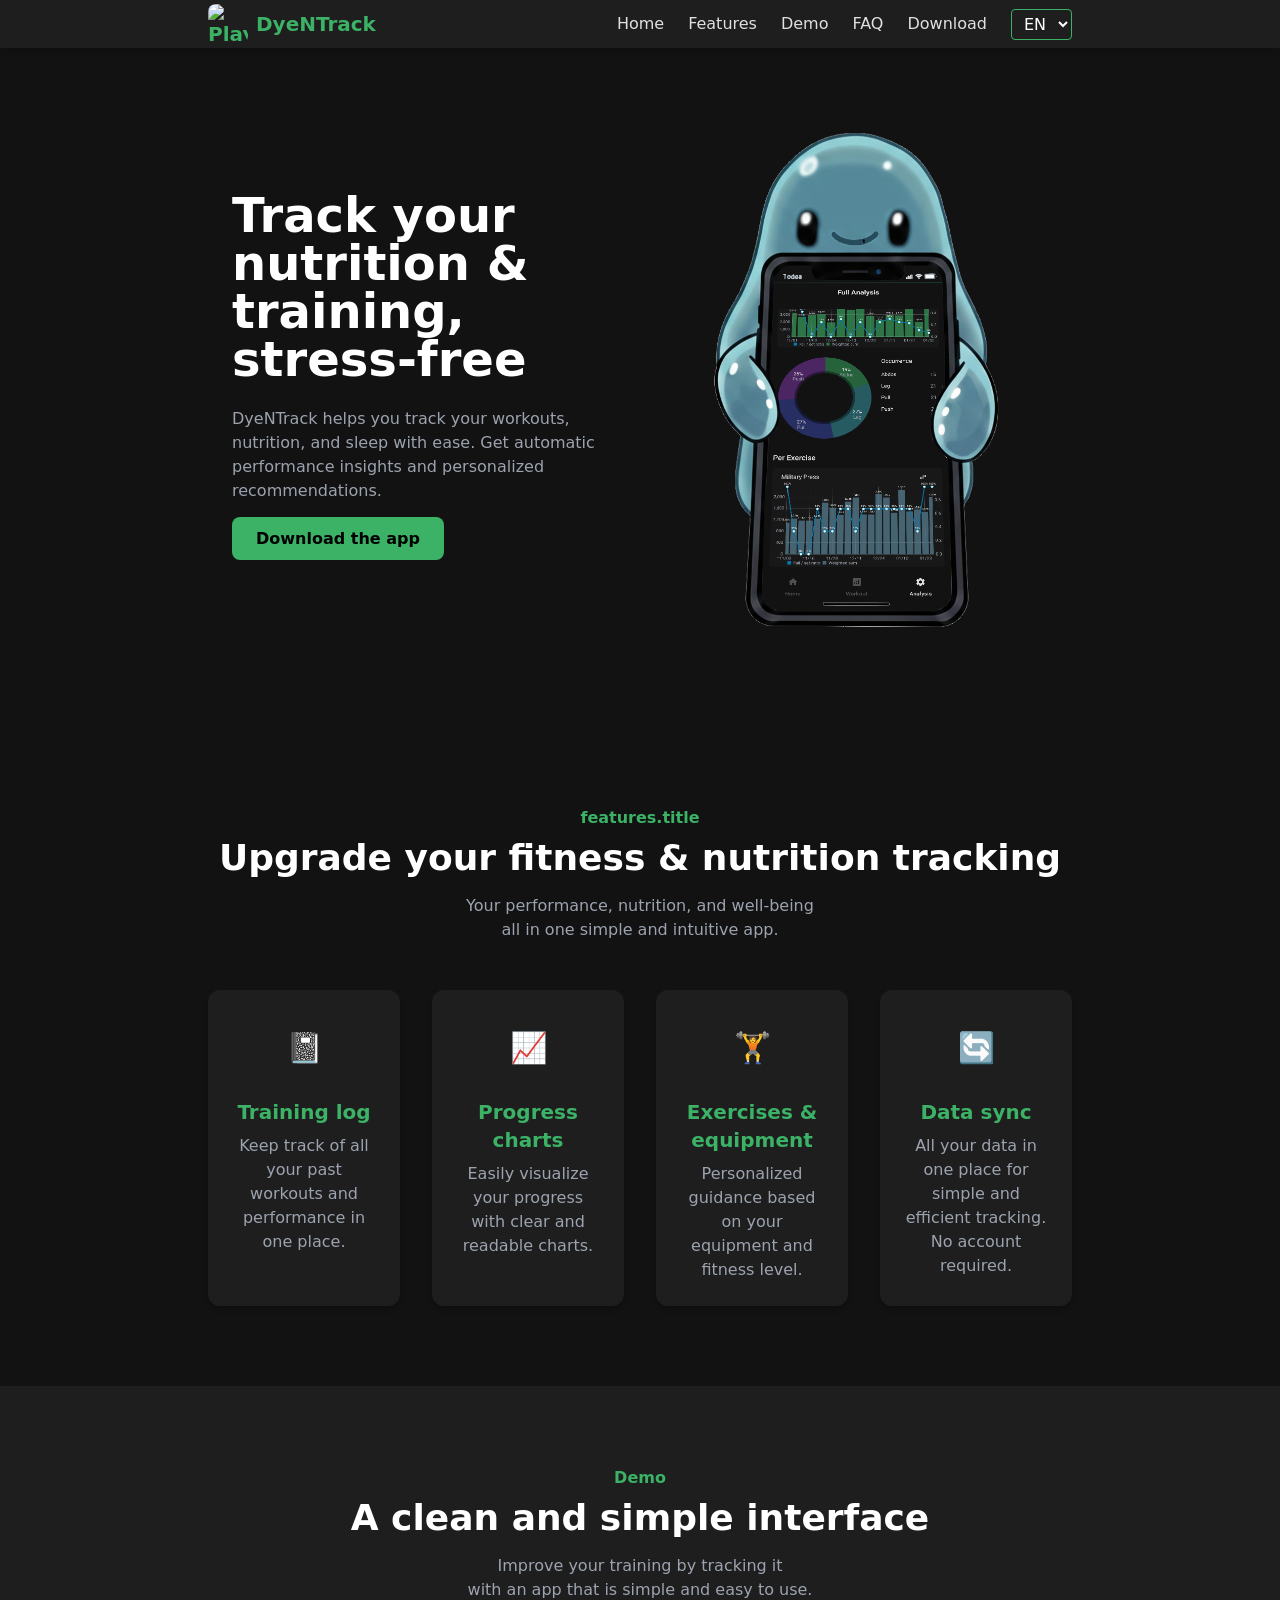
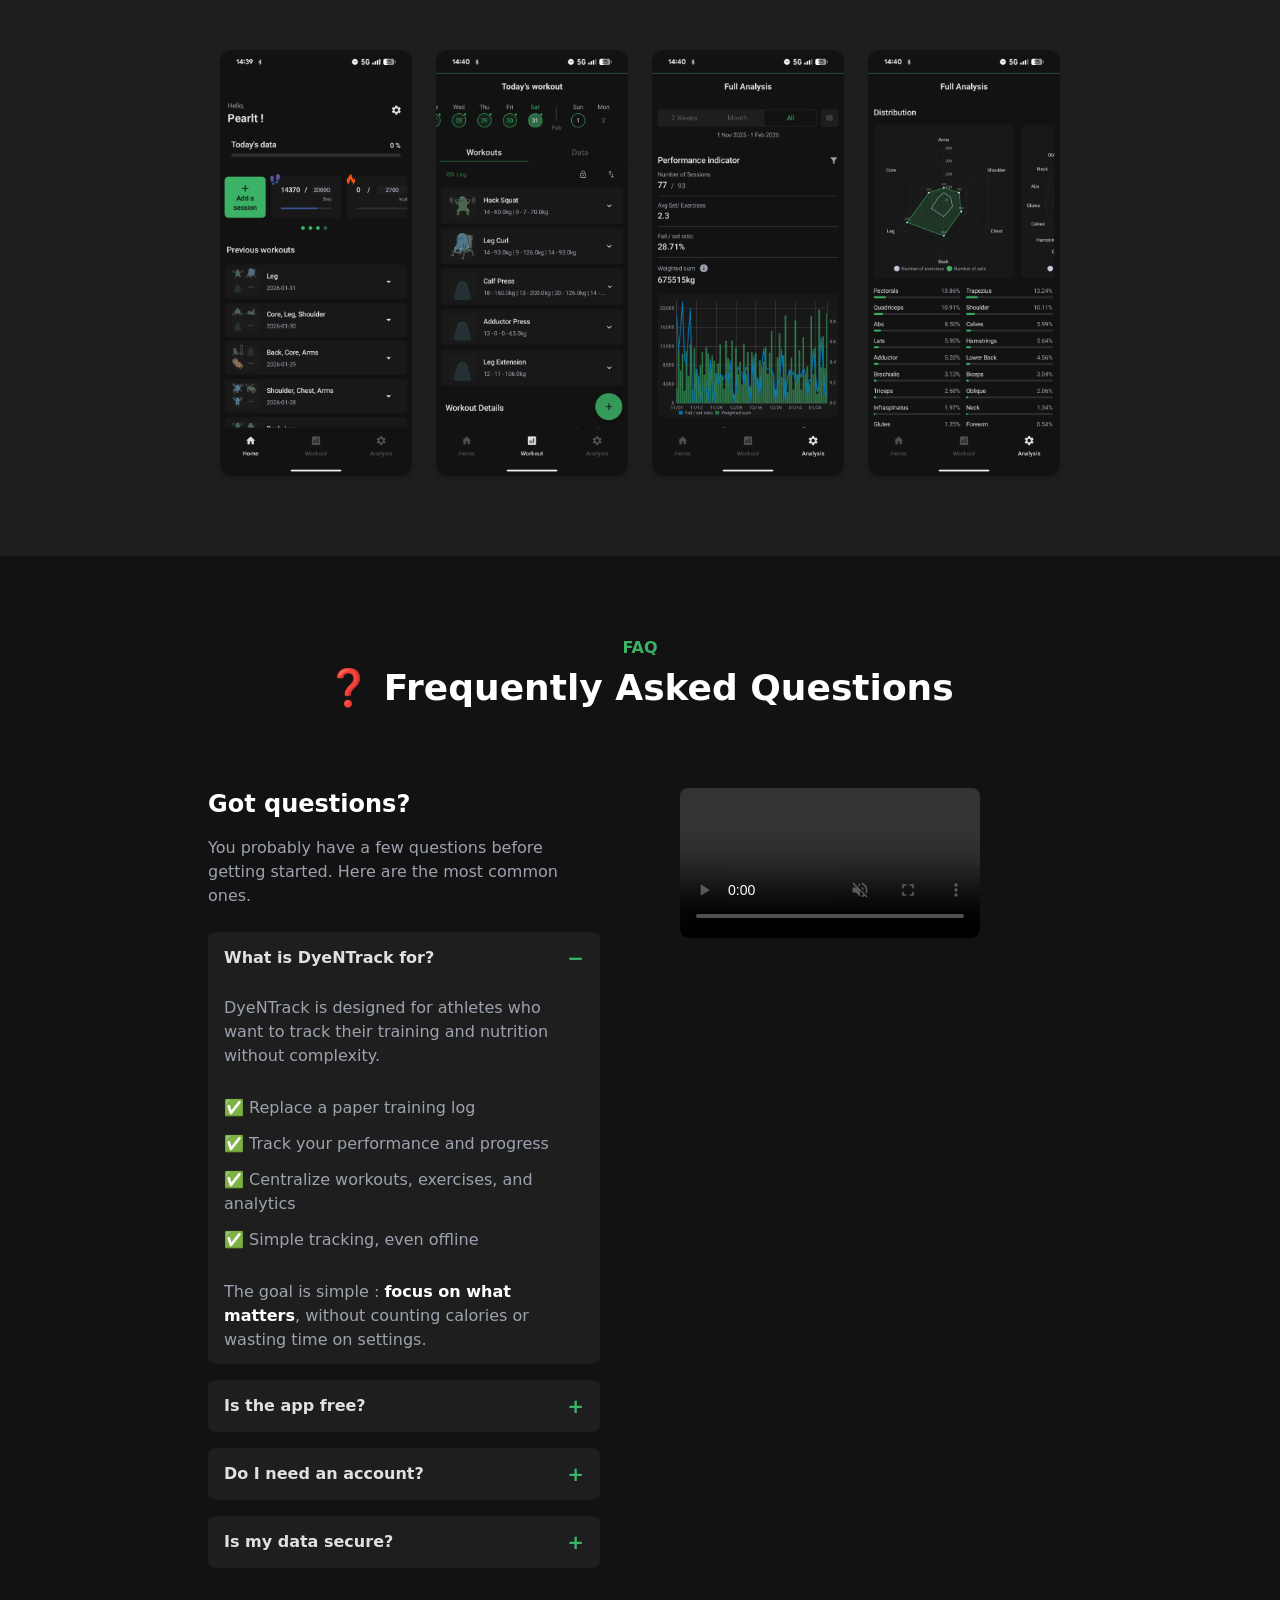
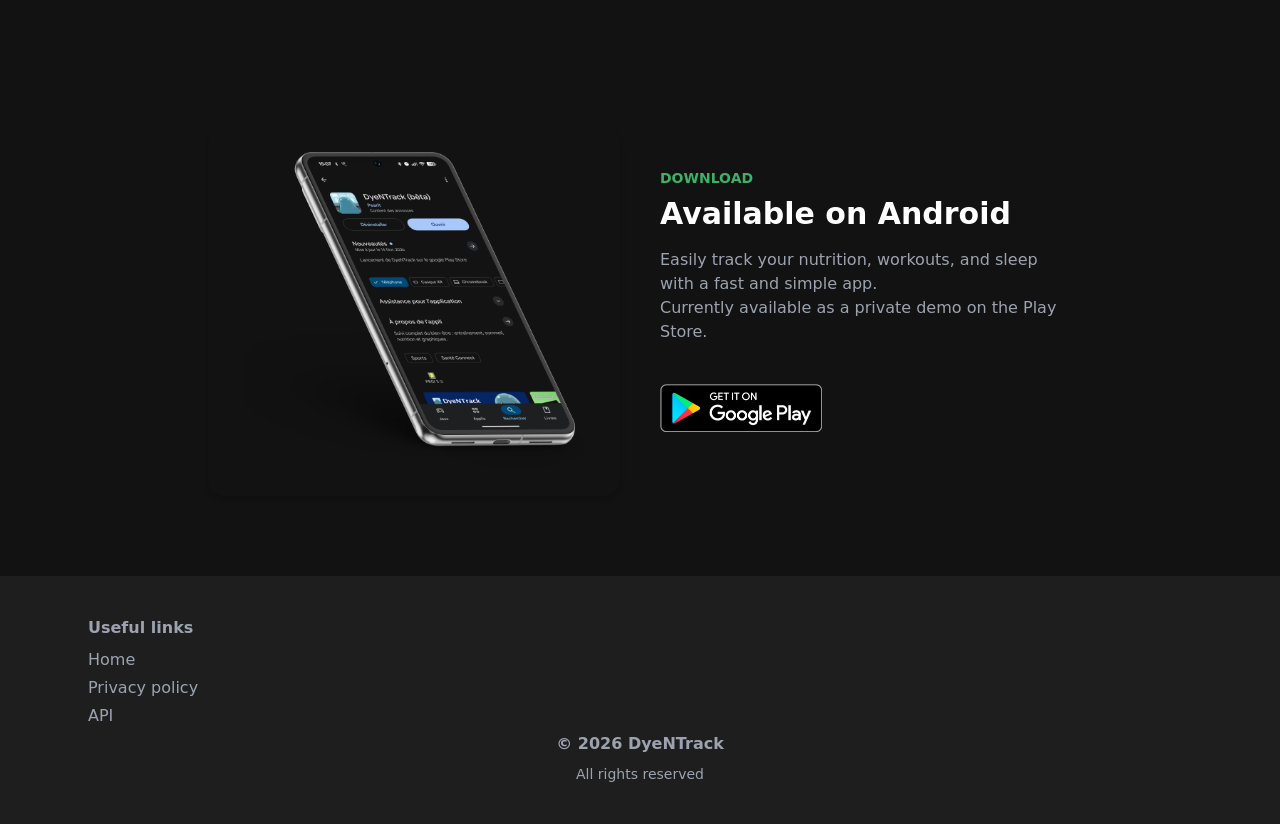
==== commit 79af74fe: "Use env vars for DB and update static assets Move MySQL and phpMyAdmin configuration to environment " ====
--- a/src/main/resources/static/index.html
+++ b/src/main/resources/static/index.html
@@ -353,7 +353,7 @@
     >
       <div class="p-6 rounded-2xl shadow-md">
         <img
-          src="assets/mock.png"
+          src="assets/mock2.png"
           alt="App mobile"
           class="w-full h-80 object-contain"
         />
@@ -377,7 +377,9 @@
           Currently available as a private demo on the Play Store.
         </p>
         <div class="flex space-x-4 mb-6 pt-4">
-          <img src="assets/playstore.png" alt="Google Play" class="h-12" />
+          <a href="https://play.google.com/store/apps/details?id=com.dyentrack.app" target="_blank">
+            <img src="assets/playstore.png" alt="Google Play" class="h-12" />
+          </a>
         </div>
       </div>
     </section>
